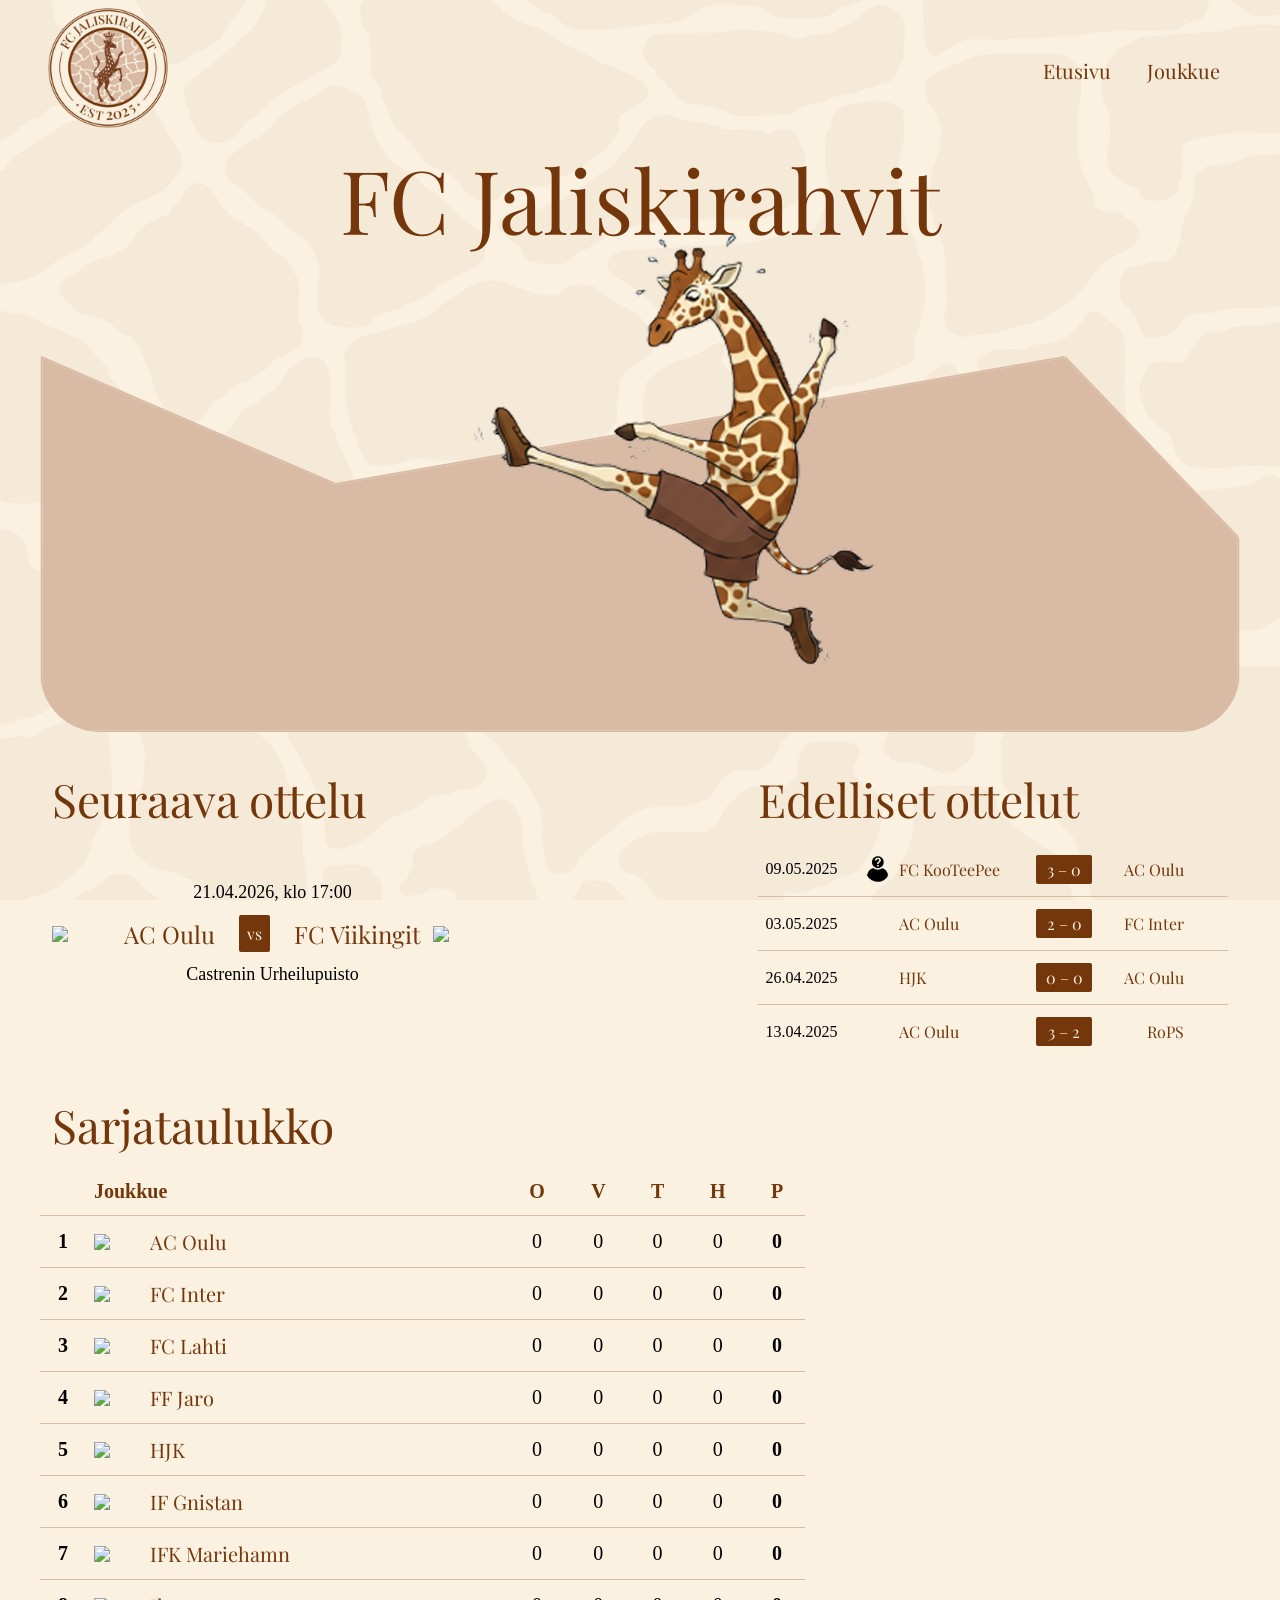
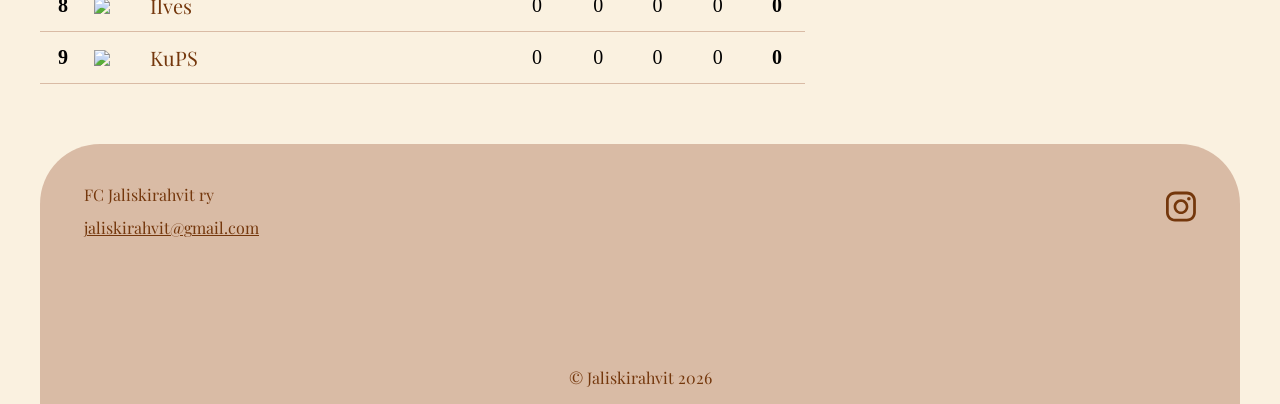
==== index.html @ b9738d3c "footer" ====
<!DOCTYPE html>
<html lang="en">
<head>
    <meta charset="UTF-8">
    <meta name="viewport" content="width=device-width, initial-scale=1.0">
    <title>FC Jaliskirahvit</title>
    <link rel="icon" type="image/x-icon" href="/assets/favicon.ico">
    <link rel="stylesheet" href="css/main.css">
    <script src="js/load_data.js" defer></script>
</head>
<body>
    <header>
        <div class="header__logo-container">
            <a href="index.html"><img src="assets/logo.png" width="120"></a>
        </div>
        <div class="header__menu">
            <div class="header__menu-item">
                <a href="index.html">Etusivu</a>
            </div>
            <div class="header__menu-item">
                <a href="joukkue.html">Joukkue</a>
            </div>
        </div>
    </header>
    <main>
        <section class="hero">
            <h1>FC Jaliskirahvit</h1>
            <div class="hero__image">
                <img src="assets/giraffe.png" width="600">
            </div>
        </section>
        <section class="matches">
            <div class="matches__container">
                <div class="matches__next-match">
                    <h2>Seuraava ottelu</h2>
                    <div class="matches__next-match-container">

                    </div>
                </div>
                <div class="matches__previous-matches">
                    <h2>Edelliset ottelut</h2>
                    <div class="matches__previous-matches-container">
                        
                    </div>
                </div>
            </div>
        </section>
        <section class="table">
            <h2>Sarjataulukko</h2>
            <div class="table__container">

            </div>
        </section>
    </main>
    <footer>
        <div class="footer__content-main">
            <div class="footer__content-left">
                <div class="footer__name"><p>FC Jaliskirahvit ry</p></div>
                <div class="footer__email"><a href="mailto:jaliskirahvit@gmail.com">jaliskirahvit@gmail.com</a></div>
            </div>
            <div class="footer__content-right">
                <div class="footer__socials">
                    <div class="footer__socials-instagram">
                        <a href="https://instagram.com/fcjaliskirahvit/" target="_blank">
                            <svg width="45" height="45" viewBox="0 0 45 45" fill="none" xmlns="http://www.w3.org/2000/svg">
                                <path d="M34.3125 8.25C32.8125 8.25 31.6875 9.375 31.6875 10.875C31.6875 12.375 32.8125 13.5 34.3125 13.5C35.8125 13.5 36.9375 12.375 36.9375 10.875C36.9375 9.375 35.8125 8.25 34.3125 8.25Z" fill="#74370c"/>
                                <path d="M22.5 11.625C16.3125 11.625 11.4375 16.6875 11.4375 22.6875C11.4375 28.6875 16.5 33.75 22.5 33.75C28.5 33.75 33.5625 28.6875 33.5625 22.6875C33.5625 16.6875 28.6875 11.625 22.5 11.625ZM22.5 29.8125C18.5625 29.8125 15.375 26.625 15.375 22.6875C15.375 18.75 18.5625 15.5625 22.5 15.5625C26.4375 15.5625 29.625 18.75 29.625 22.6875C29.625 26.625 26.4375 29.8125 22.5 29.8125Z" fill="#74370c"/>
                                <path d="M31.5 0H13.6875C6 0 0 6 0 13.5V31.3125C0 38.8125 6 44.8125 13.5 44.8125H31.3125C38.8125 44.8125 44.8125 38.8125 44.8125 31.3125V13.5C45 6 39 0 31.5 0ZM40.6875 31.5C40.6875 36.5625 36.5625 40.875 31.3125 40.875H13.5C8.4375 40.875 4.125 36.75 4.125 31.5V13.6875C4.125 8.625 8.25 4.3125 13.5 4.3125H31.3125C36.375 4.3125 40.6875 8.4375 40.6875 13.6875V31.5Z" fill="#74370c"/>
                            </svg>
                        </a>
                    </div>
                </div>
            </div>
        </div>
        <div class="footer__content-bottom">
            <div class="footer__copyright"><p>&#169; Jaliskirahvit 2026</p></div>
        </div>
    </footer>
    <script async src="https://scripts.simpleanalyticscdn.com/latest.js"></script>
</body>
</html>
---- css/main.css ----
@import 'base.css';
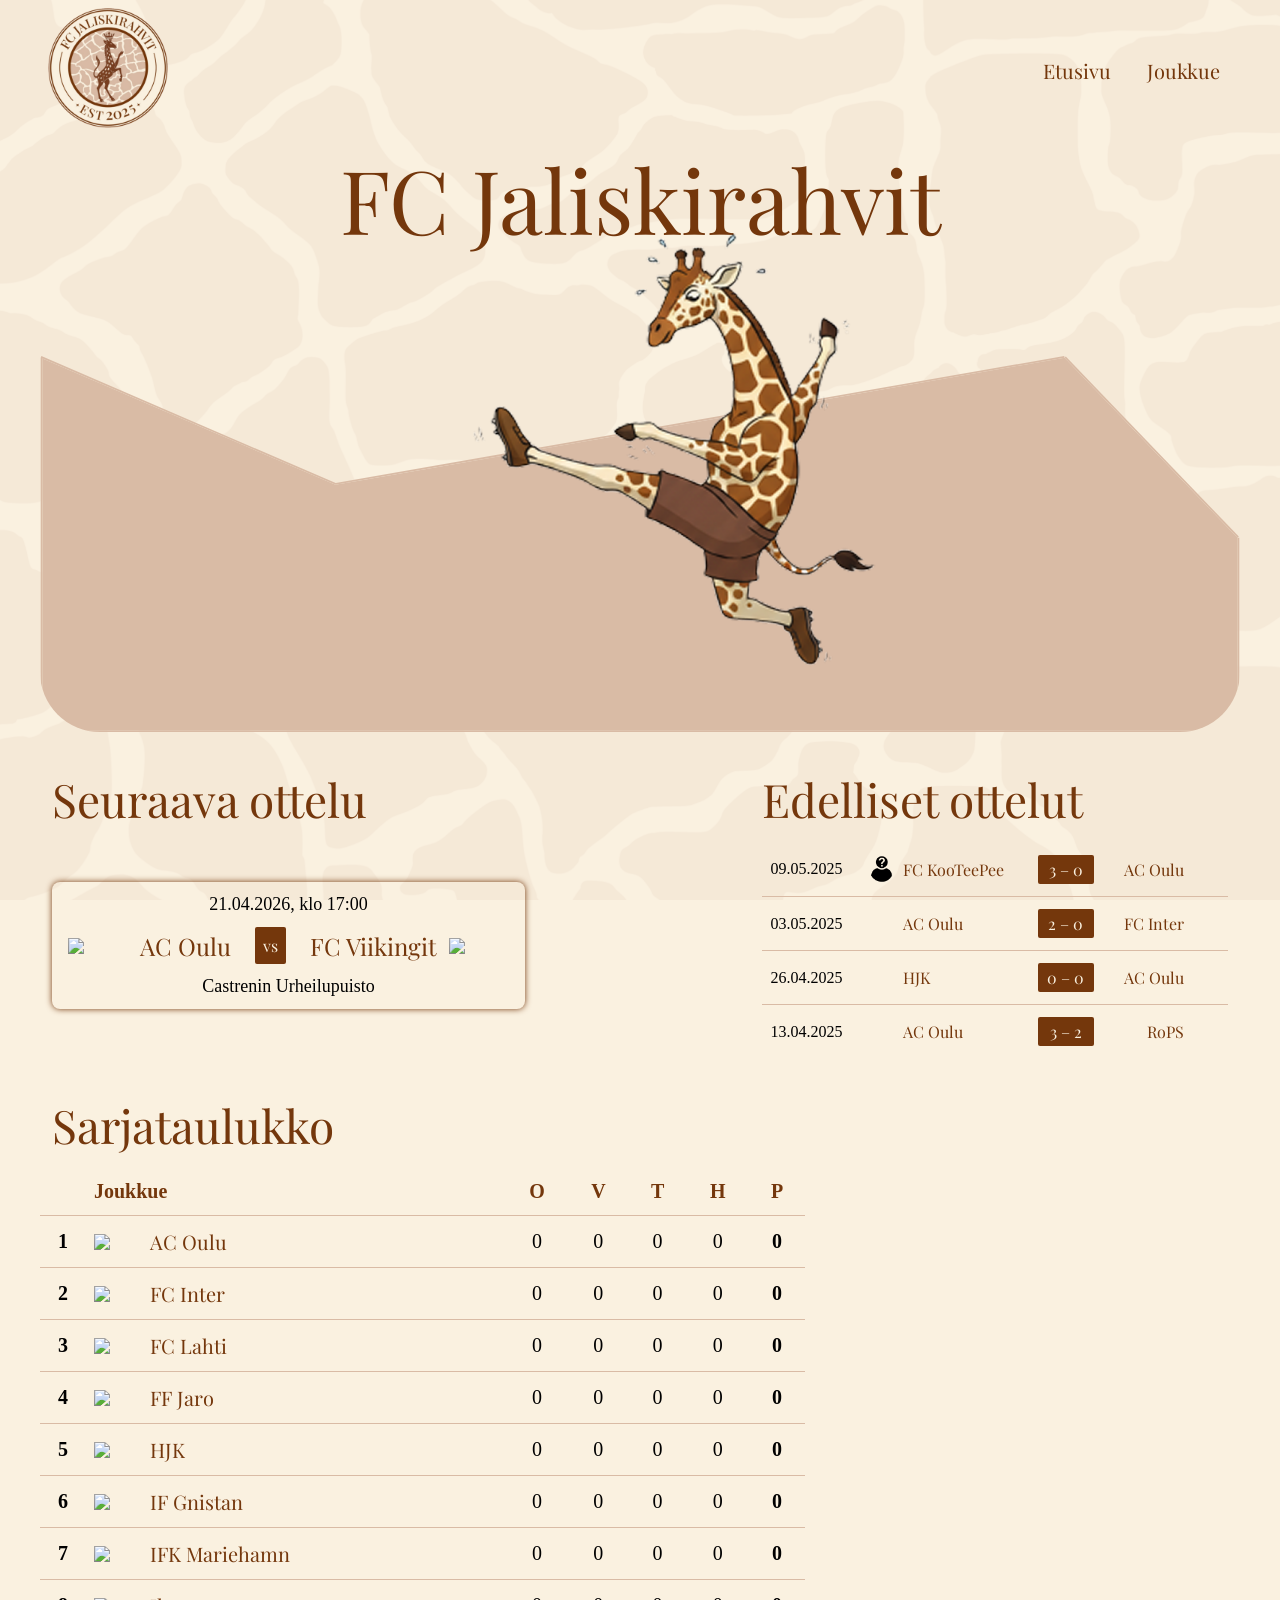
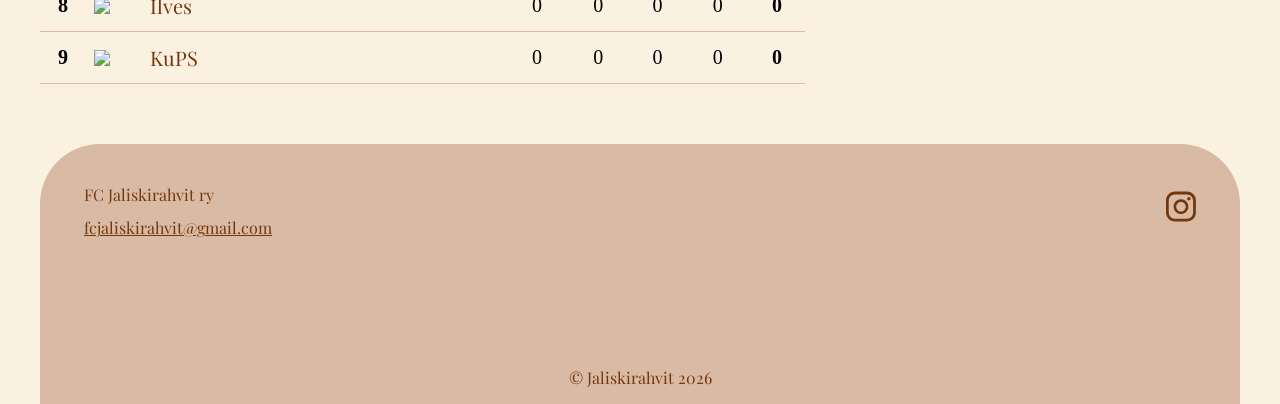
==== commit de3f0e8e: "email fix" ====
--- a/index.html
+++ b/index.html
@@ -56,7 +56,7 @@
         <div class="footer__content-main">
             <div class="footer__content-left">
                 <div class="footer__name"><p>FC Jaliskirahvit ry</p></div>
-                <div class="footer__email"><a href="mailto:jaliskirahvit@gmail.com">jaliskirahvit@gmail.com</a></div>
+                <div class="footer__email"><a href="mailto:fcjaliskirahvit@gmail.com">fcjaliskirahvit@gmail.com</a></div>
             </div>
             <div class="footer__content-right">
                 <div class="footer__socials">
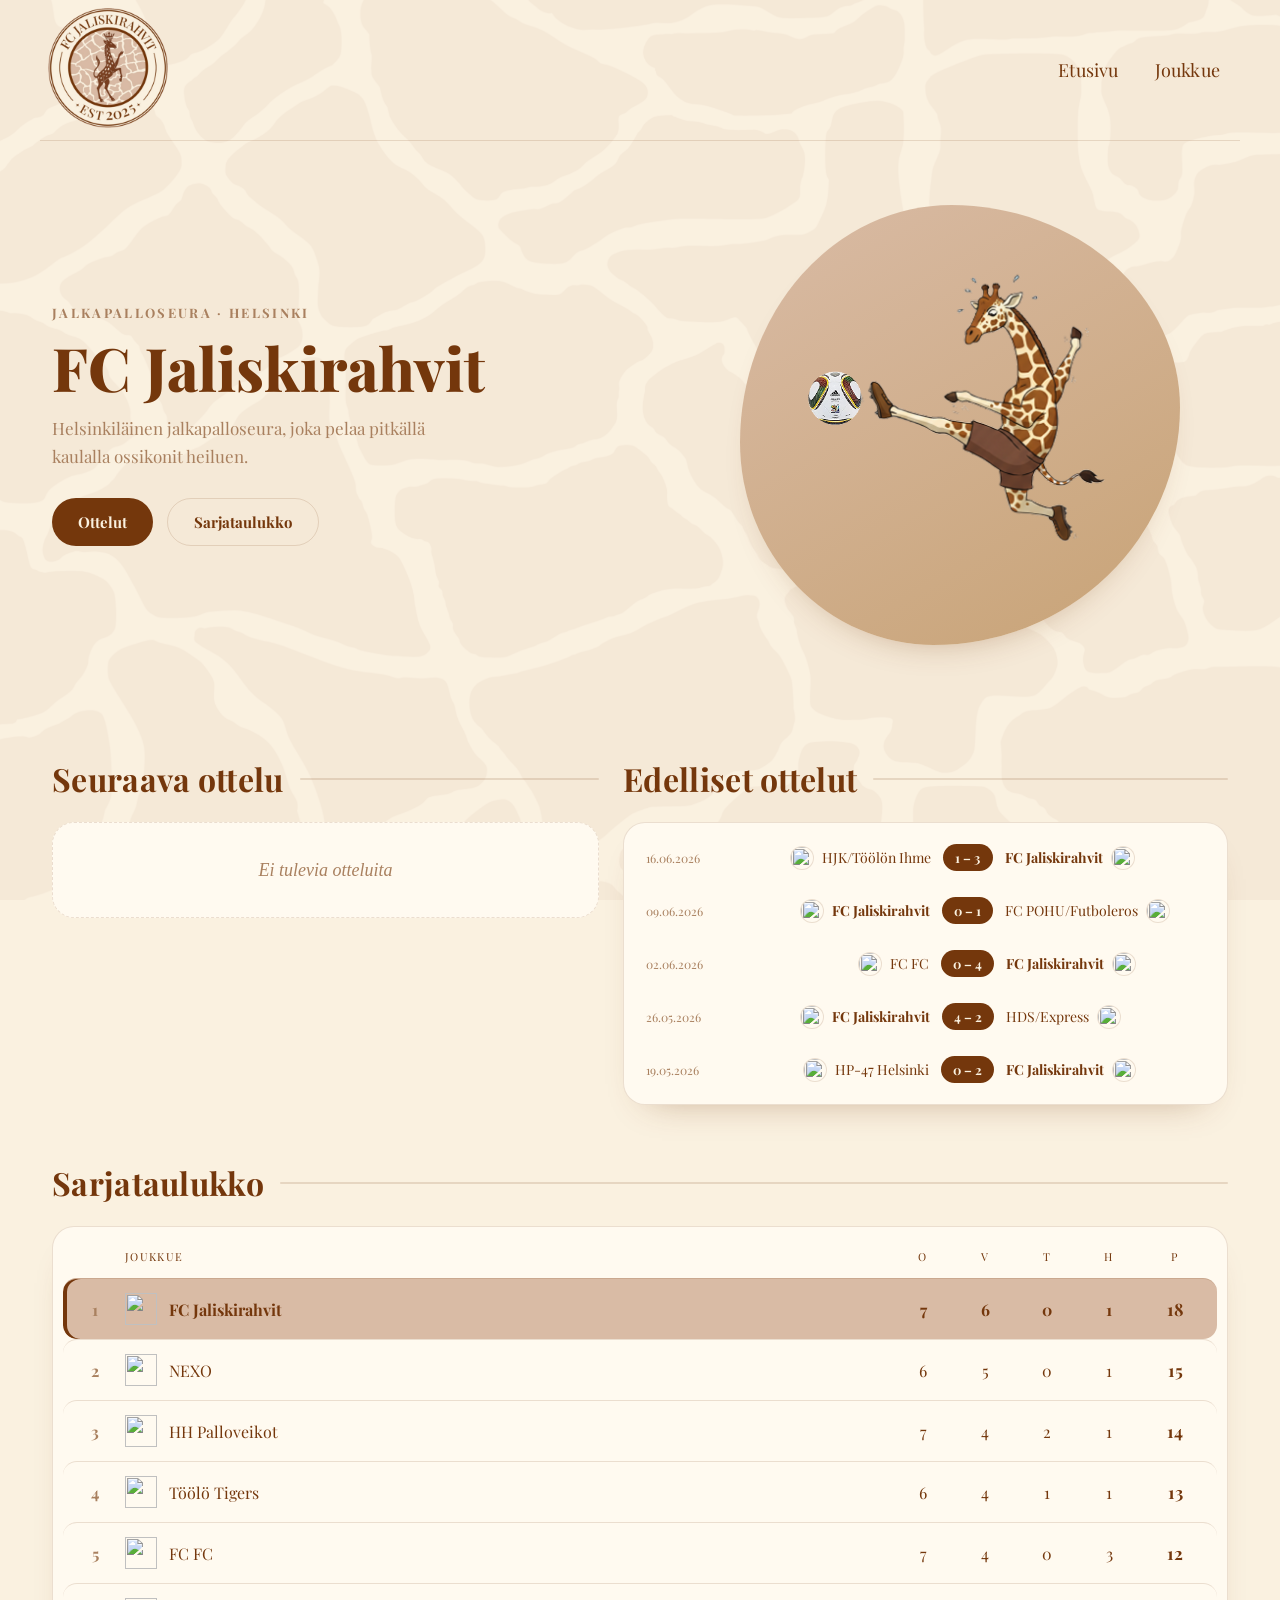
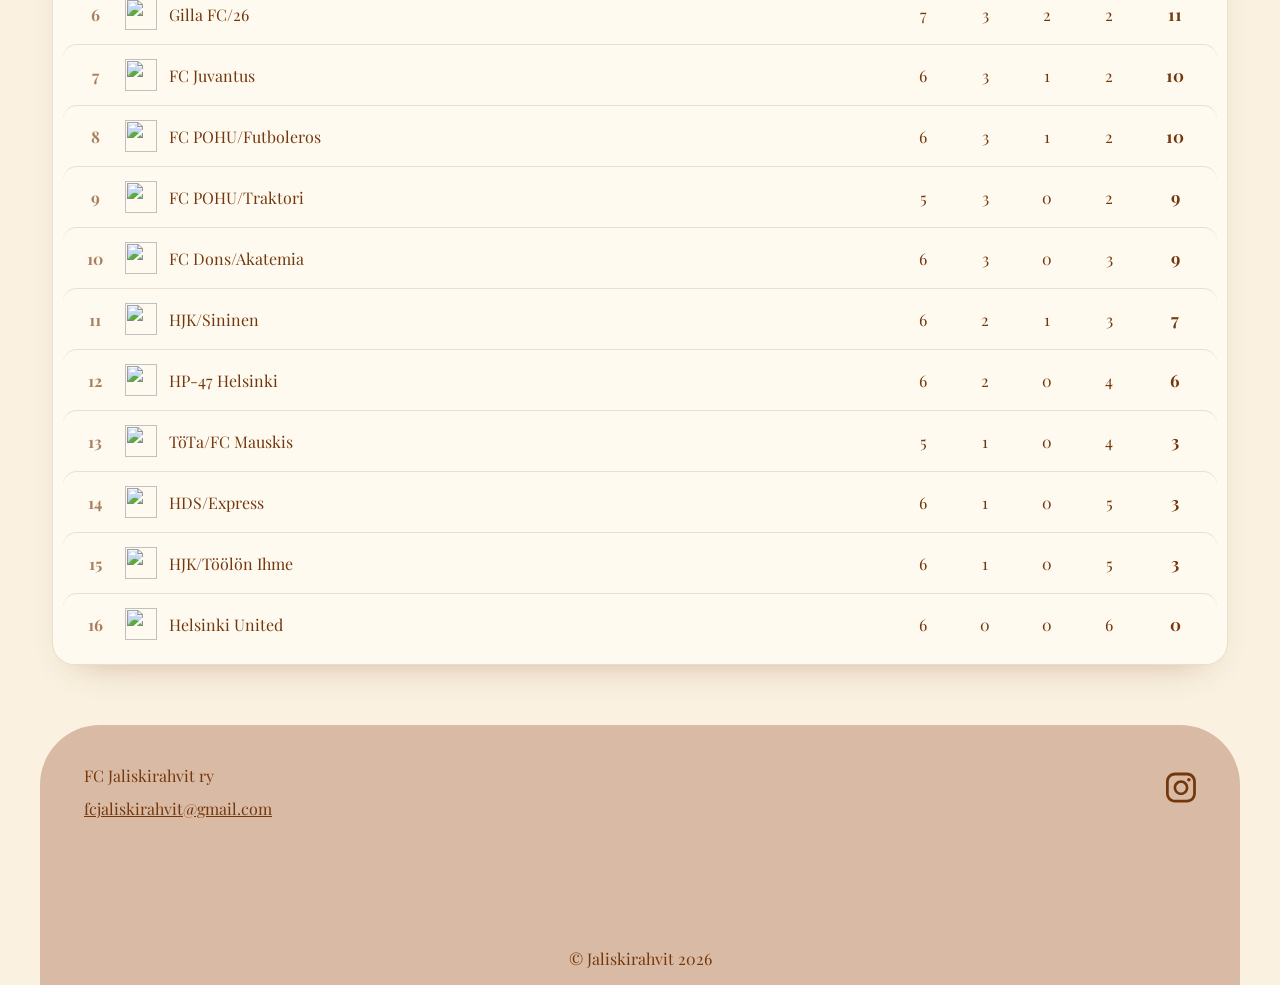
==== commit af9ba0b6: "redesign index page" ====
--- a/index.html
+++ b/index.html
@@ -1,5 +1,5 @@
 <!DOCTYPE html>
-<html lang="en">
+<html lang="fi">
 <head>
     <meta charset="UTF-8">
     <meta name="viewport" content="width=device-width, initial-scale=1.0">
@@ -24,32 +24,45 @@
     </header>
     <main>
         <section class="hero">
-            <h1>FC Jaliskirahvit</h1>
+            <div class="hero__intro">
+                <span class="hero__eyebrow">Jalkapalloseura &middot; Helsinki</span>
+                <h1>FC Jaliskirahvit</h1>
+                <p class="hero__lead">Helsinkil&auml;inen jalkapalloseura, joka pelaa pitk&auml;ll&auml; kaulalla ossikonit heiluen.</p>
+                <div class="hero__cta">
+                    <a href="#ottelut" class="btn btn--primary">Ottelut</a>
+                    <a href="#sarja" class="btn btn--outline">Sarjataulukko</a>
+                </div>
+            </div>
             <div class="hero__image">
-                <img src="assets/giraffe.png" width="600">
-            </div>
-        </section>
-        <section class="matches">
-            <div class="matches__container">
-                <div class="matches__next-match">
-                    <h2>Seuraava ottelu</h2>
-                    <div class="matches__next-match-container">
-
-                    </div>
-                </div>
-                <div class="matches__previous-matches">
-                    <h2>Edelliset ottelut</h2>
-                    <div class="matches__previous-matches-container">
-                        
-                    </div>
+                <div class="hero__image-inner">
+                    <img src="assets/giraffe.png" width="600">
                 </div>
             </div>
         </section>
-        <section class="table">
-            <h2>Sarjataulukko</h2>
-            <div class="table__container">
-
+        <section class="matches" id="ottelut">
+            <div class="matches__container">
+                <div class="matches__next-match">
+                    <div class="section-heading">
+                        <h2>Seuraava ottelu</h2>
+                        <span class="section-heading__rule"></span>
+                    </div>
+                    <div class="matches__next-match-container"></div>
+                </div>
+                <div class="matches__previous-matches">
+                    <div class="section-heading">
+                        <h2>Edelliset ottelut</h2>
+                        <span class="section-heading__rule"></span>
+                    </div>
+                    <div class="matches__previous-matches-container"></div>
+                </div>
             </div>
+        </section>
+        <section class="table" id="sarja">
+            <div class="section-heading">
+                <h2>Sarjataulukko</h2>
+                <span class="section-heading__rule"></span>
+            </div>
+            <div class="table__container"></div>
         </section>
     </main>
     <footer>
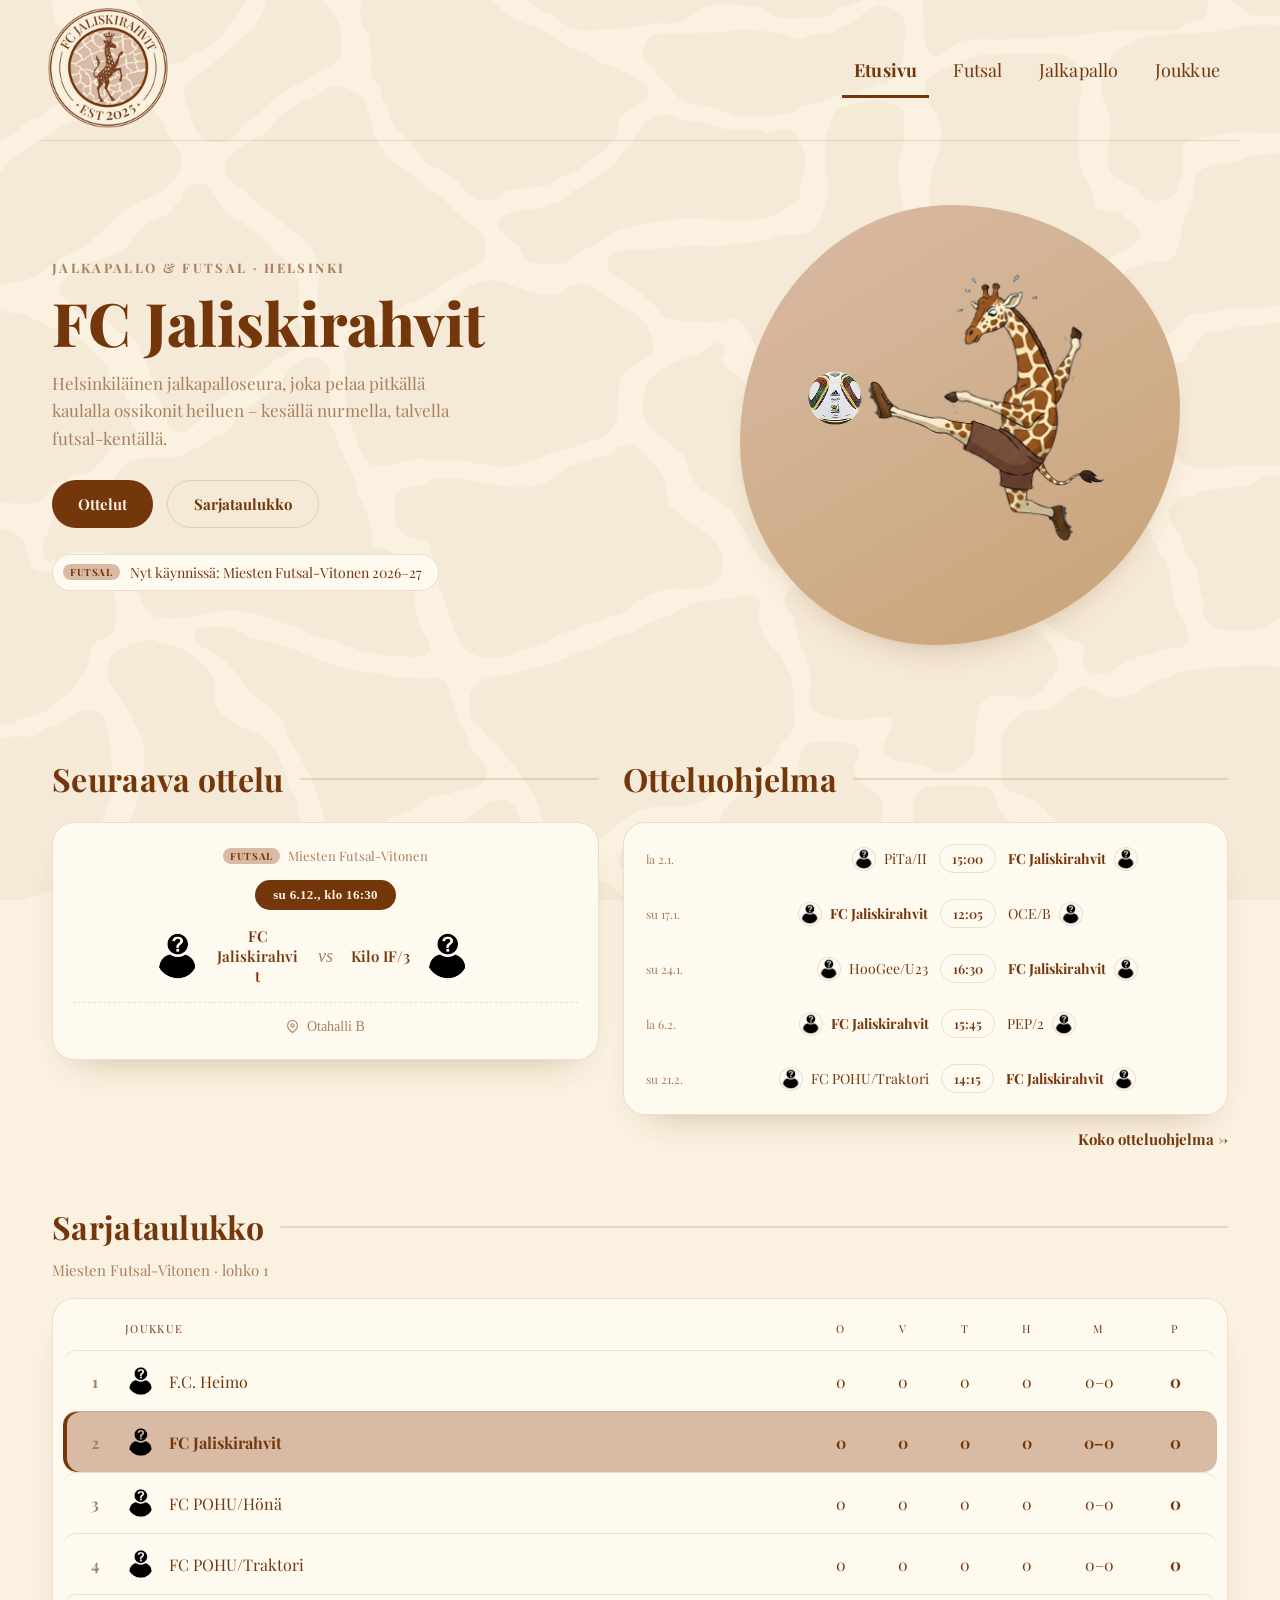
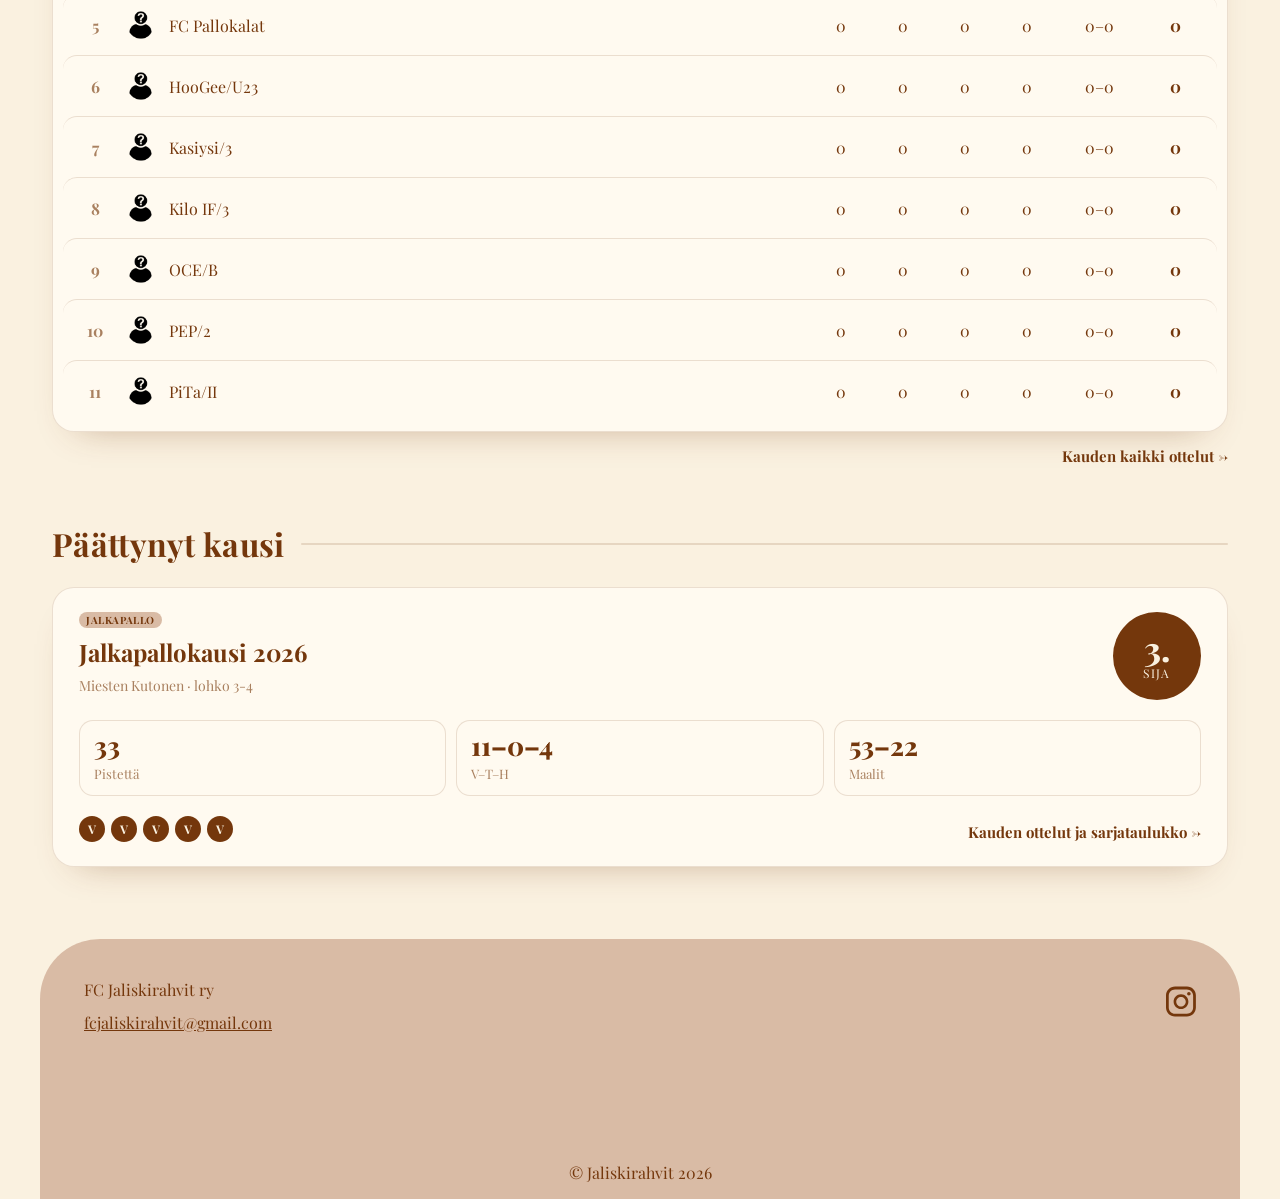
==== commit c461353d: "Add futsal season and rework home page for the off-season - Fetch the futsal team's matches and grou" ====
--- a/index.html
+++ b/index.html
@@ -6,36 +6,44 @@
     <title>FC Jaliskirahvit</title>
     <link rel="icon" type="image/x-icon" href="/assets/favicon.ico">
     <link rel="stylesheet" href="css/main.css">
-    <script src="js/load_data.js" defer></script>
+    <script src="js/matches.js" defer></script>
+    <script src="js/home.js" defer></script>
 </head>
 <body>
     <header>
         <div class="header__logo-container">
             <a href="index.html"><img src="assets/logo.png" width="120"></a>
         </div>
-        <div class="header__menu">
+        <nav class="header__menu">
             <div class="header__menu-item">
-                <a href="index.html">Etusivu</a>
+                <a href="index.html" aria-current="page">Etusivu</a>
+            </div>
+            <div class="header__menu-item">
+                <a href="futsal.html">Futsal</a>
+            </div>
+            <div class="header__menu-item">
+                <a href="jalkapallo.html">Jalkapallo</a>
             </div>
             <div class="header__menu-item">
                 <a href="joukkue.html">Joukkue</a>
             </div>
-        </div>
+        </nav>
     </header>
     <main>
         <section class="hero">
             <div class="hero__intro">
-                <span class="hero__eyebrow">Jalkapalloseura &middot; Helsinki</span>
+                <span class="hero__eyebrow">Jalkapallo &amp; futsal &middot; Helsinki</span>
                 <h1>FC Jaliskirahvit</h1>
-                <p class="hero__lead">Helsinkil&auml;inen jalkapalloseura, joka pelaa pitk&auml;ll&auml; kaulalla ossikonit heiluen.</p>
+                <p class="hero__lead">Helsinkil&auml;inen jalkapalloseura, joka pelaa pitk&auml;ll&auml; kaulalla ossikonit heiluen &ndash; kes&auml;ll&auml; nurmella, talvella futsal-kent&auml;ll&auml;.</p>
                 <div class="hero__cta">
                     <a href="#ottelut" class="btn btn--primary">Ottelut</a>
                     <a href="#sarja" class="btn btn--outline">Sarjataulukko</a>
                 </div>
+                <a class="hero__season" href="futsal.html" hidden></a>
             </div>
             <div class="hero__image">
                 <div class="hero__image-inner">
-                    <img src="assets/giraffe.png" width="600">
+                    <img src="assets/giraffe.png" width="600" alt="">
                 </div>
             </div>
         </section>
@@ -48,12 +56,13 @@
                     </div>
                     <div class="matches__next-match-container"></div>
                 </div>
-                <div class="matches__previous-matches">
+                <div class="matches__program">
                     <div class="section-heading">
-                        <h2>Edelliset ottelut</h2>
+                        <h2>Otteluohjelma</h2>
                         <span class="section-heading__rule"></span>
                     </div>
-                    <div class="matches__previous-matches-container"></div>
+                    <div class="matches__program-container"></div>
+                    <a class="text-link matches__program-link" href="futsal.html">Koko otteluohjelma &rarr;</a>
                 </div>
             </div>
         </section>
@@ -62,7 +71,16 @@
                 <h2>Sarjataulukko</h2>
                 <span class="section-heading__rule"></span>
             </div>
+            <p class="section-subtitle"></p>
             <div class="table__container"></div>
+            <a class="text-link table__link" href="futsal.html">Kauden kaikki ottelut &rarr;</a>
+        </section>
+        <section class="recaps" id="kaudet" hidden>
+            <div class="section-heading">
+                <h2>P&auml;&auml;ttynyt kausi</h2>
+                <span class="section-heading__rule"></span>
+            </div>
+            <div class="recaps__container"></div>
         </section>
     </main>
     <footer>
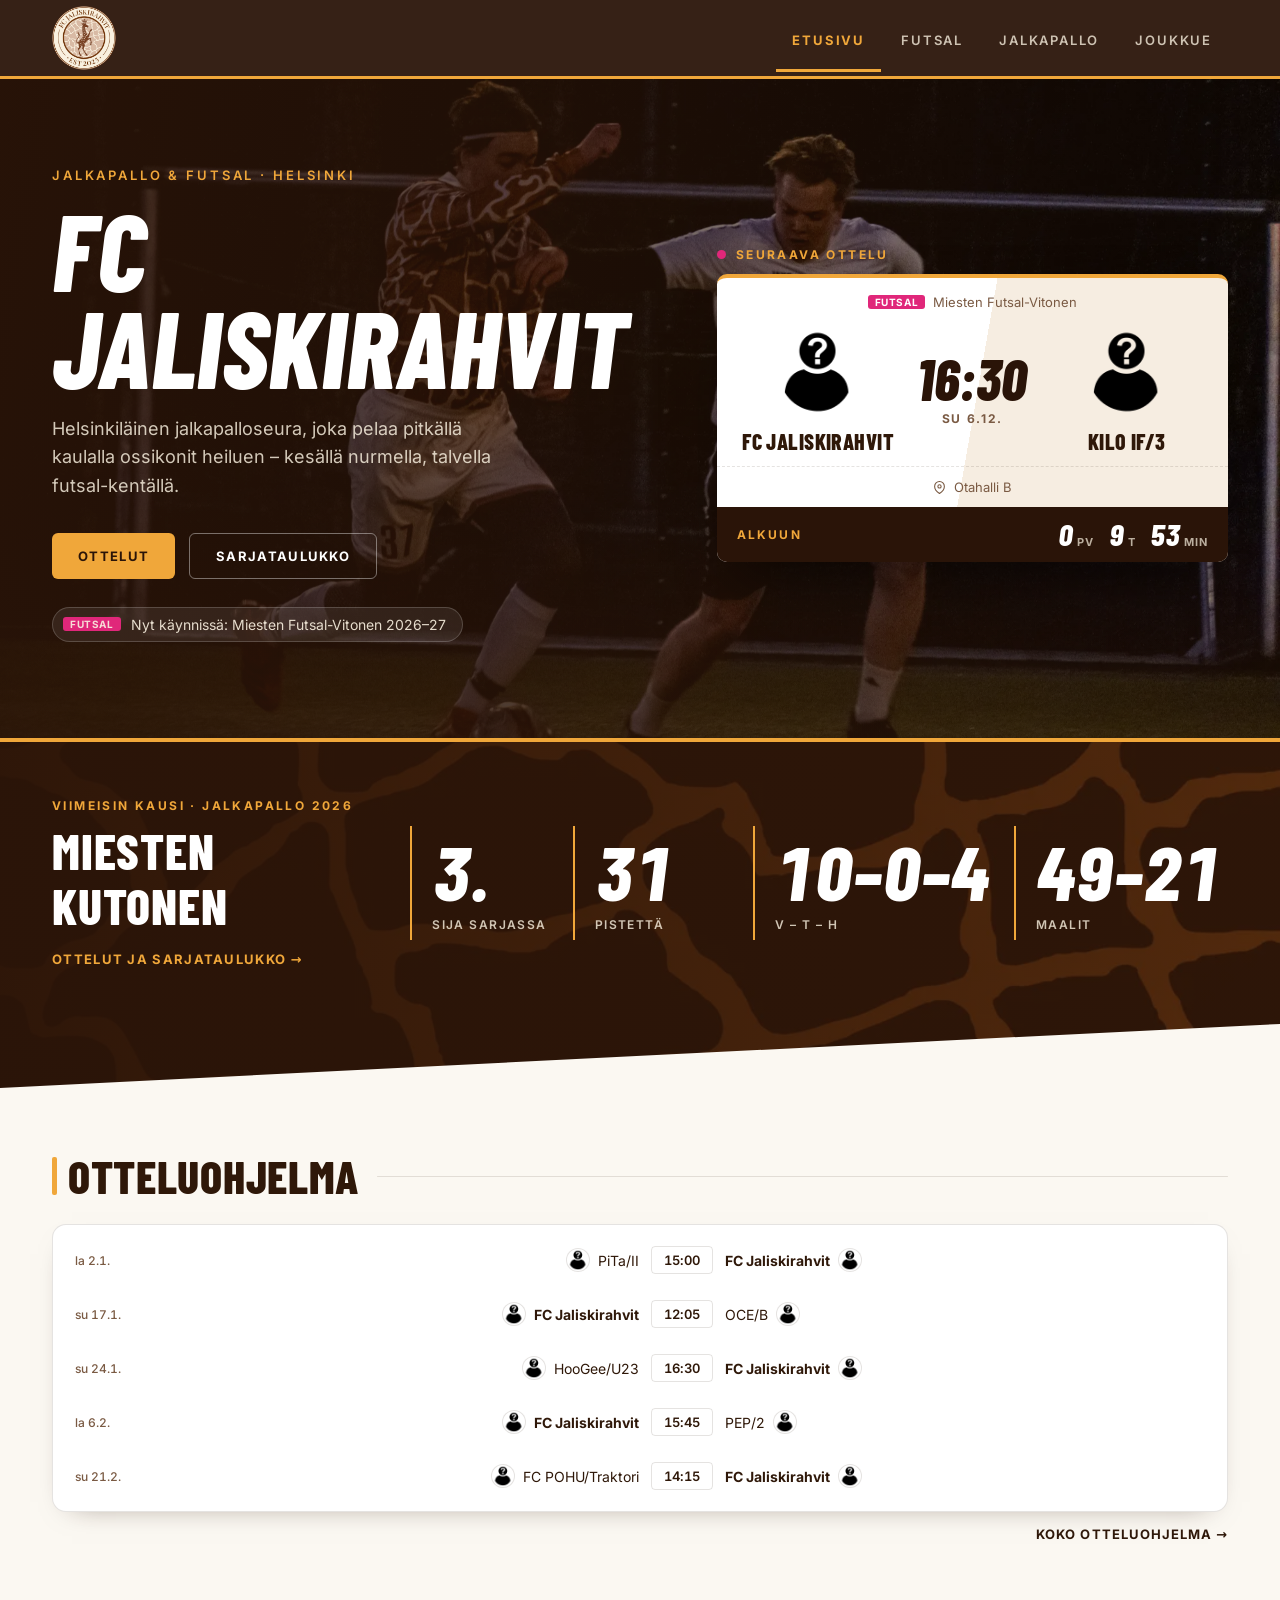
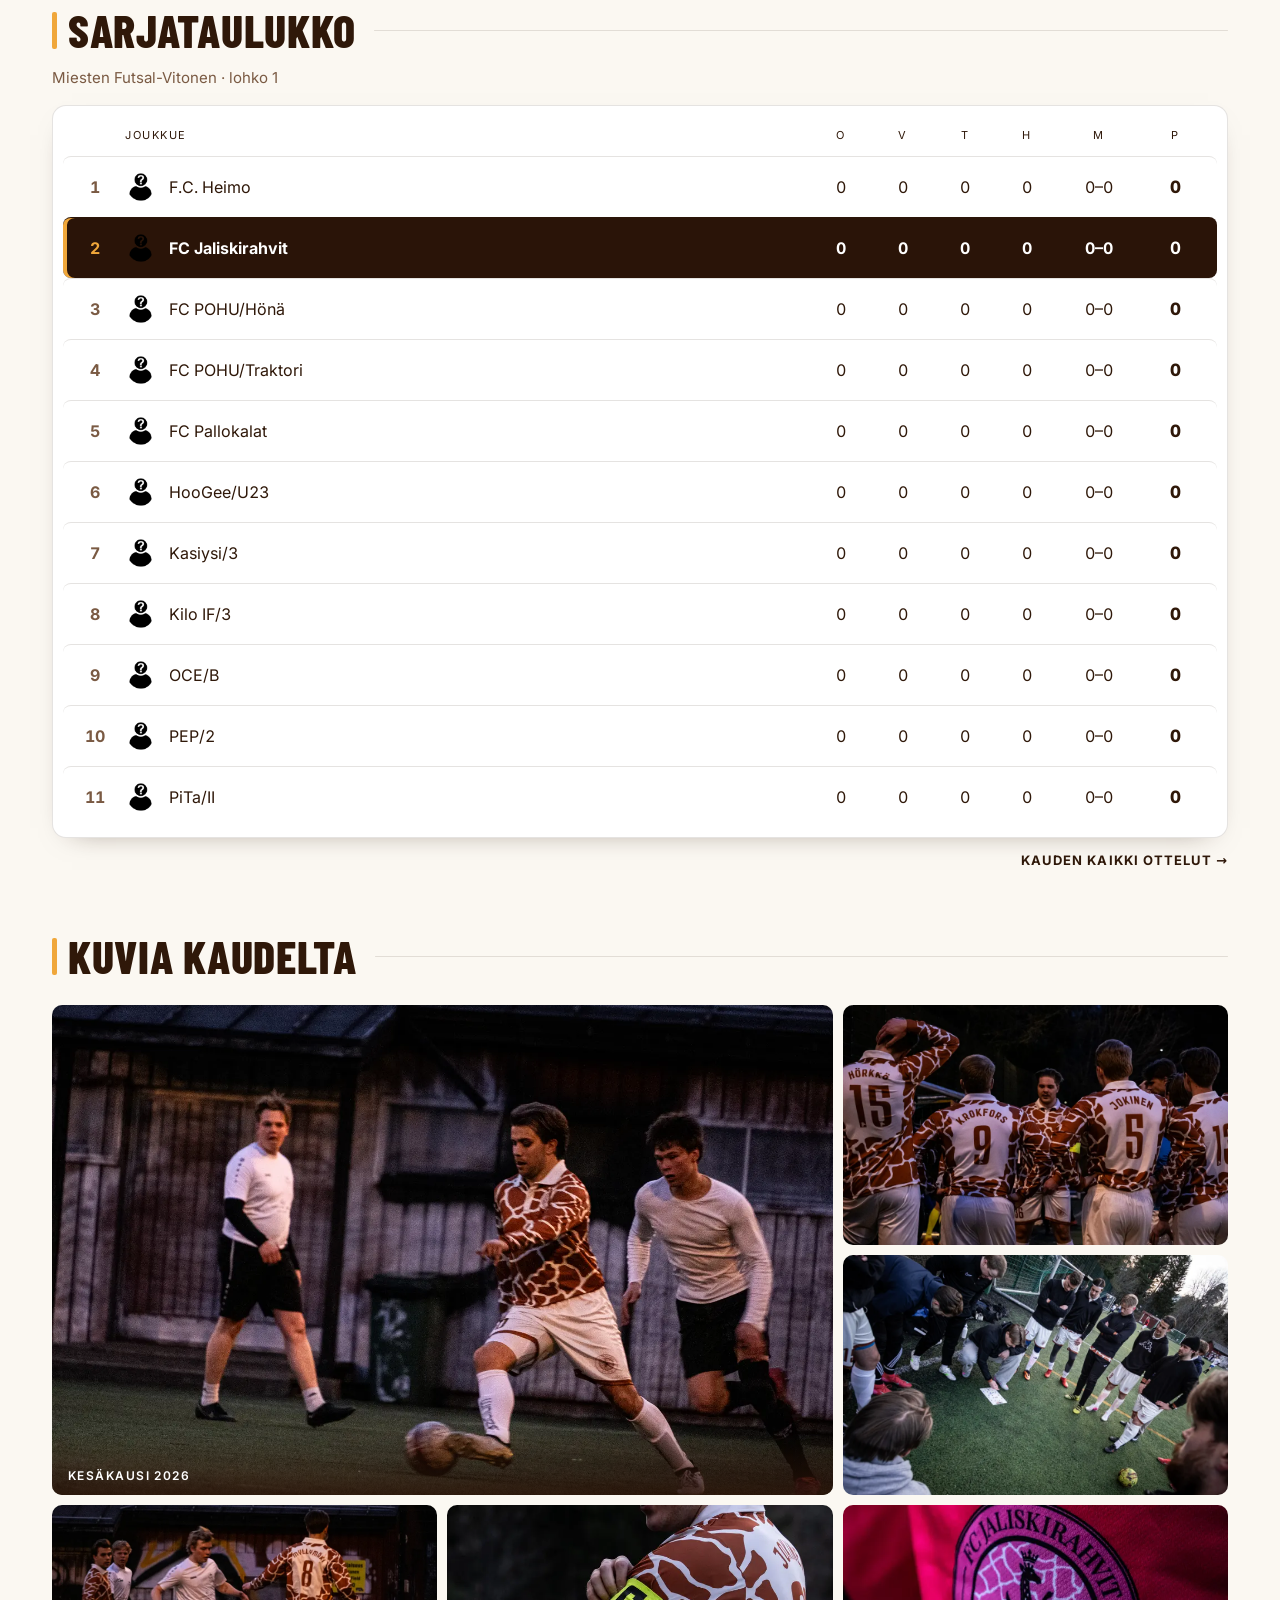
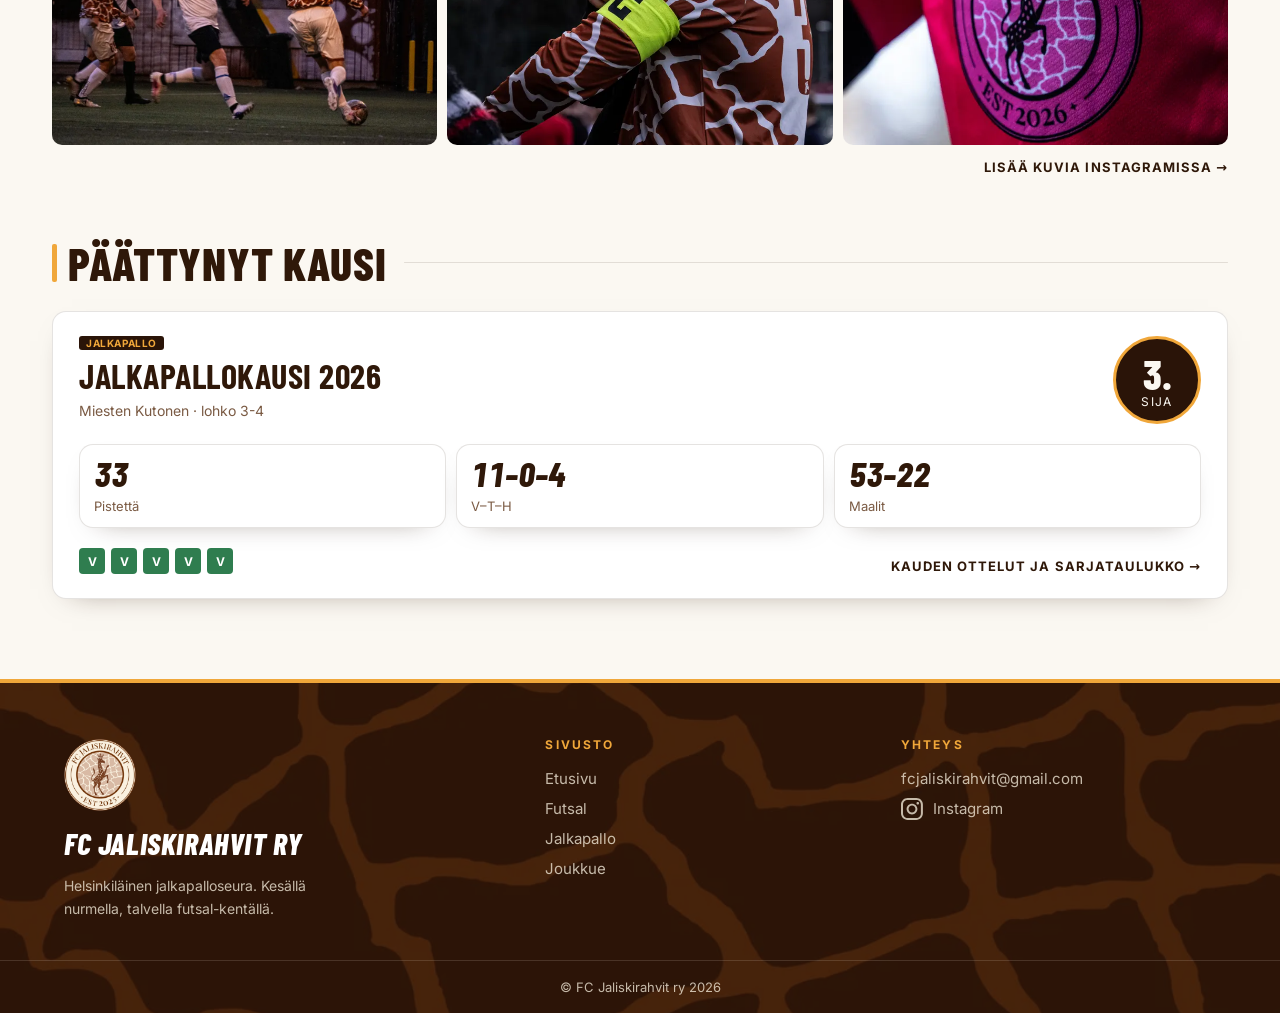
==== commit d9657e37: "Redesign the site with a professional sports-club look - New dark/amber design layer (css/pro.css): " ====
--- a/index.html
+++ b/index.html
@@ -4,17 +4,30 @@
     <meta charset="UTF-8">
     <meta name="viewport" content="width=device-width, initial-scale=1.0">
     <title>FC Jaliskirahvit</title>
+    <meta name="description" content="FC Jaliskirahvit on helsinkiläinen jalkapalloseura: kesällä nurmella, talvella futsal-kentällä. Ottelut, sarjataulukot ja joukkue.">
+    <meta name="theme-color" content="#2a1408">
+    <meta property="og:type" content="website">
+    <meta property="og:site_name" content="FC Jaliskirahvit">
+    <meta property="og:title" content="FC Jaliskirahvit">
+    <meta property="og:description" content="FC Jaliskirahvit on helsinkiläinen jalkapalloseura: kesällä nurmella, talvella futsal-kentällä. Ottelut, sarjataulukot ja joukkue.">
+    <meta property="og:image" content="https://jaliskirahvit.fi/assets/og-image.jpg">
+    <meta name="twitter:card" content="summary_large_image">
+    <script>document.documentElement.classList.add("js")</script>
     <link rel="icon" type="image/x-icon" href="/assets/favicon.ico">
+    <link rel="preload" href="assets/fonts/inter-latin.woff2" as="font" type="font/woff2" crossorigin>
+    <link rel="preload" href="assets/fonts/barlow-condensed-800-italic.woff2" as="font" type="font/woff2" crossorigin>
     <link rel="stylesheet" href="css/main.css">
+    <script src="js/nav.js" defer></script>
+    <script src="js/motion.js" defer></script>
     <script src="js/matches.js" defer></script>
     <script src="js/home.js" defer></script>
 </head>
 <body>
     <header>
         <div class="header__logo-container">
-            <a href="index.html"><img src="assets/logo.png" width="120"></a>
+            <a href="index.html"><img src="assets/logo-240.png" width="64" height="64" alt="FC Jaliskirahvit – etusivu"></a>
         </div>
-        <nav class="header__menu">
+        <nav class="header__menu" id="site-nav" aria-label="Päävalikko">
             <div class="header__menu-item">
                 <a href="index.html" aria-current="page">Etusivu</a>
             </div>
@@ -28,6 +41,9 @@
                 <a href="joukkue.html">Joukkue</a>
             </div>
         </nav>
+        <button class="header__toggle" type="button" aria-label="Avaa valikko" aria-expanded="false" aria-controls="site-nav">
+            <span></span><span></span><span></span>
+        </button>
     </header>
     <main>
         <section class="hero">
@@ -41,21 +57,23 @@
                 </div>
                 <a class="hero__season" href="futsal.html" hidden></a>
             </div>
-            <div class="hero__image">
-                <div class="hero__image-inner">
-                    <img src="assets/giraffe.png" width="600" alt="">
+            <div class="hero__match">
+                <span class="hero__match-label">Seuraava ottelu</span>
+                <div class="matches__next-match-container"></div>
+            </div>
+        </section>
+        <section class="statband" id="kausi" hidden>
+            <div class="statband__inner">
+                <div class="statband__head">
+                    <span class="statband__eyebrow"></span>
+                    <h2></h2>
+                    <a class="statband__link" href="#"></a>
                 </div>
+                <div class="statband__grid"></div>
             </div>
         </section>
         <section class="matches" id="ottelut">
             <div class="matches__container">
-                <div class="matches__next-match">
-                    <div class="section-heading">
-                        <h2>Seuraava ottelu</h2>
-                        <span class="section-heading__rule"></span>
-                    </div>
-                    <div class="matches__next-match-container"></div>
-                </div>
                 <div class="matches__program">
                     <div class="section-heading">
                         <h2>Otteluohjelma</h2>
@@ -75,6 +93,36 @@
             <div class="table__container"></div>
             <a class="text-link table__link" href="futsal.html">Kauden kaikki ottelut &rarr;</a>
         </section>
+        <section class="gallery" id="kuvat">
+            <div class="section-heading">
+                <h2>Kuvia kaudelta</h2>
+                <span class="section-heading__rule"></span>
+            </div>
+            <div class="gallery__grid">
+                <figure class="gallery__item gallery__item--wide">
+                    <img src="assets/photos/dribble.webp" width="1400" height="933" loading="lazy" alt="Kirahvipaitainen pelaaja kuljettaa palloa puolustajan ohi">
+                    <figcaption>Kes&auml;kausi 2026</figcaption>
+                </figure>
+                <figure class="gallery__item">
+                    <img src="assets/photos/huddle.webp" width="1000" height="667" loading="lazy" alt="Pelaajat ringissä ennen ottelua">
+                </figure>
+                <figure class="gallery__item">
+                    <img src="assets/photos/team-talk.webp" width="1000" height="667" loading="lazy" alt="Joukkue kuuntelee valmentajaa kentällä">
+                </figure>
+                <figure class="gallery__item">
+                    <img src="assets/photos/midfield.webp" width="1000" height="667" loading="lazy" alt="Keskikenttäpelaaja pallon kanssa">
+                </figure>
+                <figure class="gallery__item">
+                    <img src="assets/photos/captain.webp" width="733" height="1100" loading="lazy" alt="Kapteeni asettaa kapteenin nauhaa käsivarteensa">
+                </figure>
+                <figure class="gallery__item">
+                    <img src="assets/photos/badge.webp" width="733" height="1100" loading="lazy" alt="FC Jaliskirahvit -logo maalivahdin shortseissa">
+                </figure>
+            </div>
+            <div class="gallery__more">
+                <a class="text-link" href="https://instagram.com/fcjaliskirahvit/" target="_blank" rel="noopener">Lis&auml;&auml; kuvia Instagramissa &rarr;</a>
+            </div>
+        </section>
         <section class="recaps" id="kaudet" hidden>
             <div class="section-heading">
                 <h2>P&auml;&auml;ttynyt kausi</h2>
@@ -84,28 +132,32 @@
         </section>
     </main>
     <footer>
-        <div class="footer__content-main">
-            <div class="footer__content-left">
-                <div class="footer__name"><p>FC Jaliskirahvit ry</p></div>
-                <div class="footer__email"><a href="mailto:fcjaliskirahvit@gmail.com">fcjaliskirahvit@gmail.com</a></div>
+        <div class="footer__inner">
+            <div class="footer__brand">
+                <img src="assets/logo-240.png" width="72" height="72" alt="FC Jaliskirahvit">
+                <span class="footer__name">FC Jaliskirahvit ry</span>
+                <p>Helsinkiläinen jalkapalloseura. Kesällä nurmella, talvella futsal-kentällä.</p>
             </div>
-            <div class="footer__content-right">
-                <div class="footer__socials">
-                    <div class="footer__socials-instagram">
-                        <a href="https://instagram.com/fcjaliskirahvit/" target="_blank">
-                            <svg width="45" height="45" viewBox="0 0 45 45" fill="none" xmlns="http://www.w3.org/2000/svg">
-                                <path d="M34.3125 8.25C32.8125 8.25 31.6875 9.375 31.6875 10.875C31.6875 12.375 32.8125 13.5 34.3125 13.5C35.8125 13.5 36.9375 12.375 36.9375 10.875C36.9375 9.375 35.8125 8.25 34.3125 8.25Z" fill="#74370c"/>
-                                <path d="M22.5 11.625C16.3125 11.625 11.4375 16.6875 11.4375 22.6875C11.4375 28.6875 16.5 33.75 22.5 33.75C28.5 33.75 33.5625 28.6875 33.5625 22.6875C33.5625 16.6875 28.6875 11.625 22.5 11.625ZM22.5 29.8125C18.5625 29.8125 15.375 26.625 15.375 22.6875C15.375 18.75 18.5625 15.5625 22.5 15.5625C26.4375 15.5625 29.625 18.75 29.625 22.6875C29.625 26.625 26.4375 29.8125 22.5 29.8125Z" fill="#74370c"/>
-                                <path d="M31.5 0H13.6875C6 0 0 6 0 13.5V31.3125C0 38.8125 6 44.8125 13.5 44.8125H31.3125C38.8125 44.8125 44.8125 38.8125 44.8125 31.3125V13.5C45 6 39 0 31.5 0ZM40.6875 31.5C40.6875 36.5625 36.5625 40.875 31.3125 40.875H13.5C8.4375 40.875 4.125 36.75 4.125 31.5V13.6875C4.125 8.625 8.25 4.3125 13.5 4.3125H31.3125C36.375 4.3125 40.6875 8.4375 40.6875 13.6875V31.5Z" fill="#74370c"/>
-                            </svg>
-                        </a>
-                    </div>
-                </div>
+            <div class="footer__col">
+                <h3>Sivusto</h3>
+                <ul>
+                    <li><a href="index.html">Etusivu</a></li>
+                    <li><a href="futsal.html">Futsal</a></li>
+                    <li><a href="jalkapallo.html">Jalkapallo</a></li>
+                    <li><a href="joukkue.html">Joukkue</a></li>
+                </ul>
+            </div>
+            <div class="footer__col">
+                <h3>Yhteys</h3>
+                <ul>
+                    <li><a href="mailto:fcjaliskirahvit@gmail.com">fcjaliskirahvit@gmail.com</a></li>
+                    <li><a class="footer__social" href="https://instagram.com/fcjaliskirahvit/" target="_blank" rel="noopener" aria-label="Instagram">
+                        <svg viewBox="0 0 45 45" aria-hidden="true"><path d="M34.3125 8.25C32.8125 8.25 31.6875 9.375 31.6875 10.875C31.6875 12.375 32.8125 13.5 34.3125 13.5C35.8125 13.5 36.9375 12.375 36.9375 10.875C36.9375 9.375 35.8125 8.25 34.3125 8.25Z"/><path d="M22.5 11.625C16.3125 11.625 11.4375 16.6875 11.4375 22.6875C11.4375 28.6875 16.5 33.75 22.5 33.75C28.5 33.75 33.5625 28.6875 33.5625 22.6875C33.5625 16.6875 28.6875 11.625 22.5 11.625ZM22.5 29.8125C18.5625 29.8125 15.375 26.625 15.375 22.6875C15.375 18.75 18.5625 15.5625 22.5 15.5625C26.4375 15.5625 29.625 18.75 29.625 22.6875C29.625 26.625 26.4375 29.8125 22.5 29.8125Z"/><path d="M31.5 0H13.6875C6 0 0 6 0 13.5V31.3125C0 38.8125 6 44.8125 13.5 44.8125H31.3125C38.8125 44.8125 44.8125 38.8125 44.8125 31.3125V13.5C45 6 39 0 31.5 0ZM40.6875 31.5C40.6875 36.5625 36.5625 40.875 31.3125 40.875H13.5C8.4375 40.875 4.125 36.75 4.125 31.5V13.6875C4.125 8.625 8.25 4.3125 13.5 4.3125H31.3125C36.375 4.3125 40.6875 8.4375 40.6875 13.6875V31.5Z"/></svg>
+                        Instagram</a></li>
+                </ul>
             </div>
         </div>
-        <div class="footer__content-bottom">
-            <div class="footer__copyright"><p>&#169; Jaliskirahvit 2026</p></div>
-        </div>
+        <div class="footer__bottom"><p>&#169; FC Jaliskirahvit ry 2026</p></div>
     </footer>
     <script async src="https://scripts.simpleanalyticscdn.com/latest.js"></script>
 </body>
--- a/css/main.css
+++ b/css/main.css
@@ -1 +1,2 @@
-@import 'base.css';+@import 'base.css';
+@import 'pro.css';
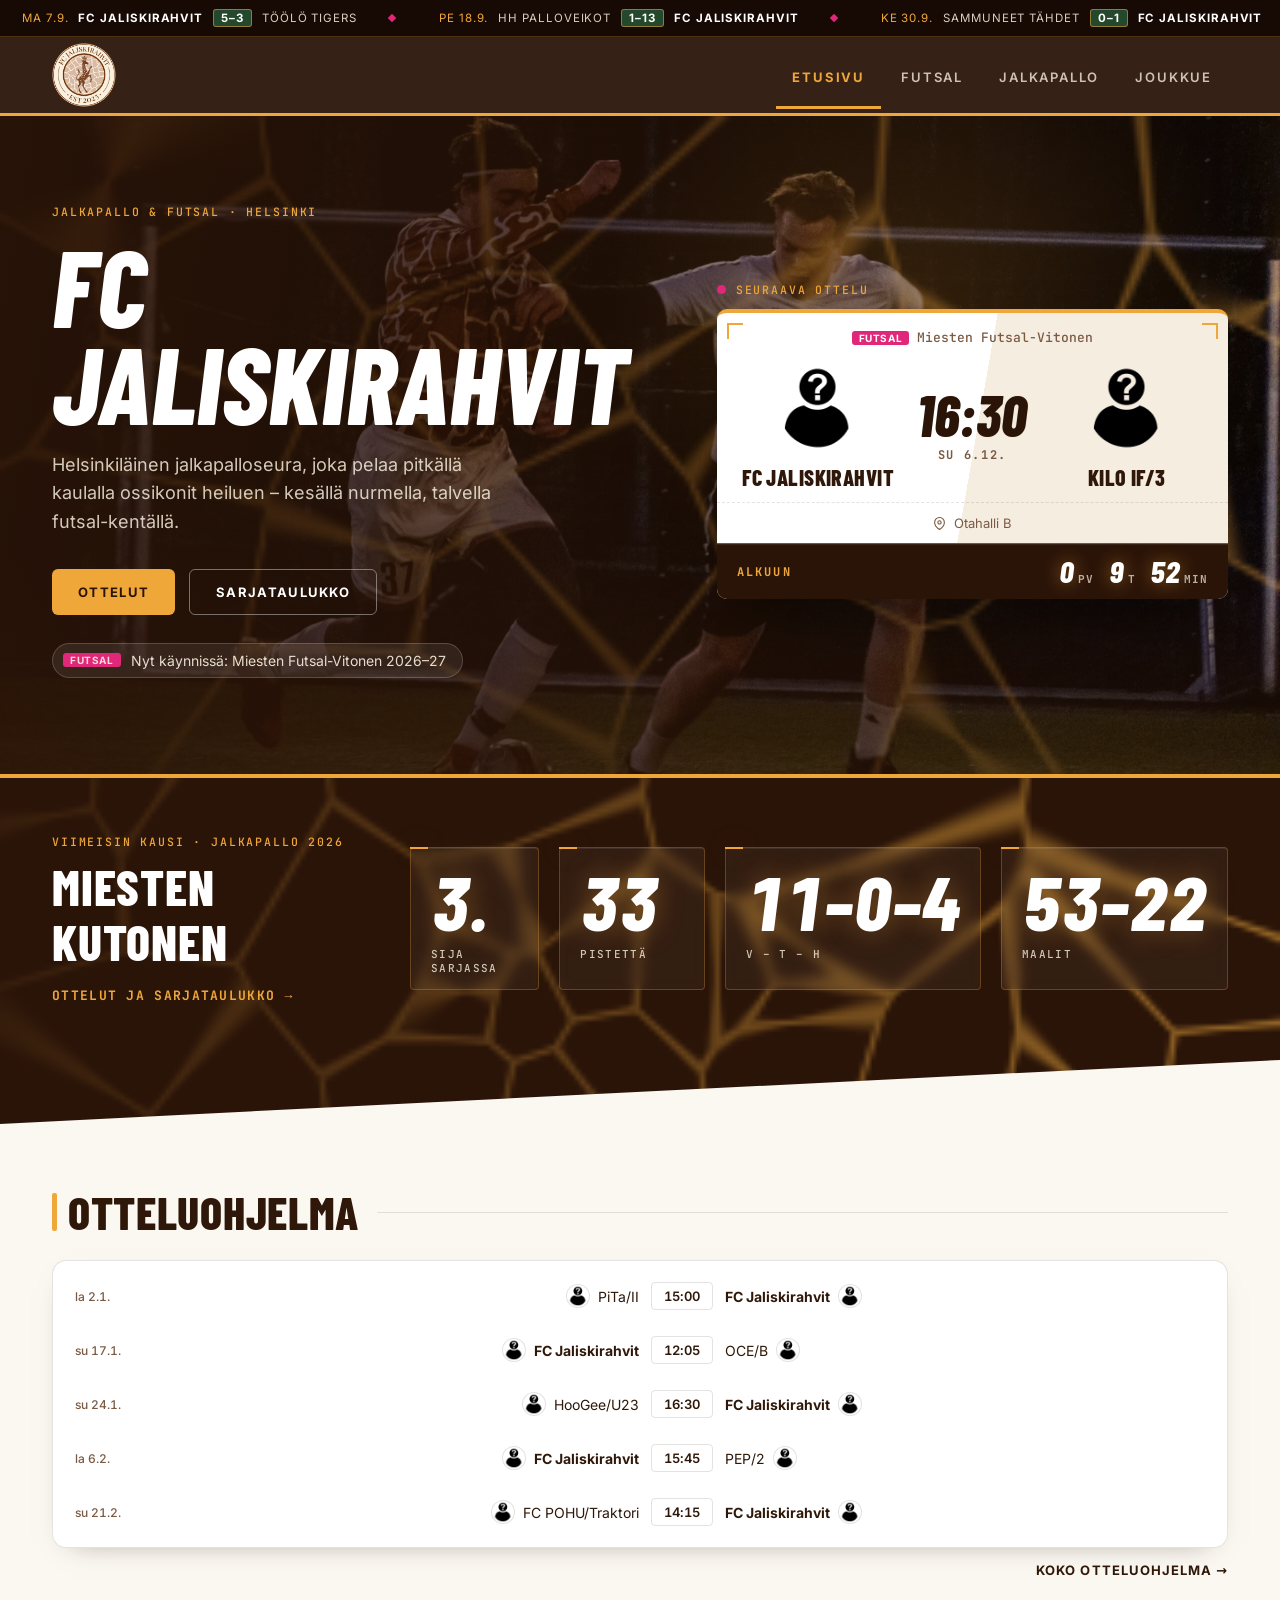
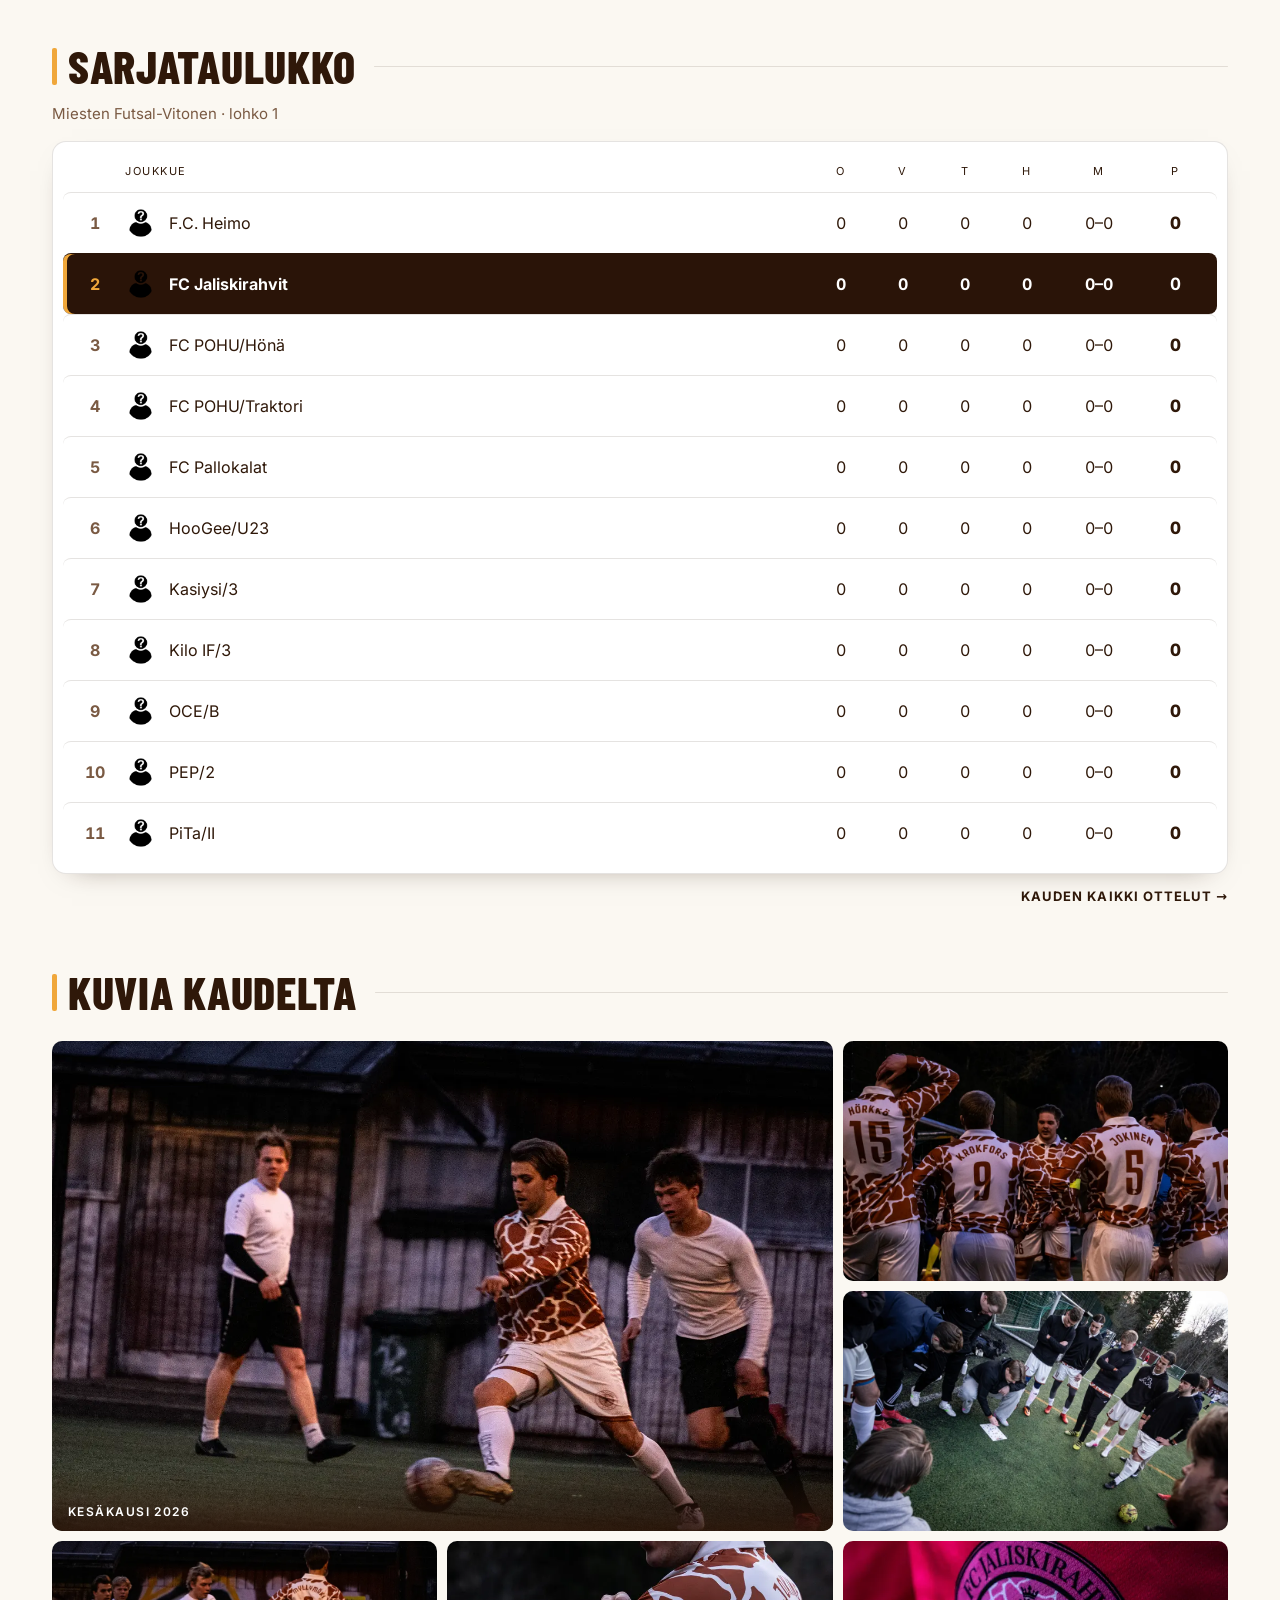
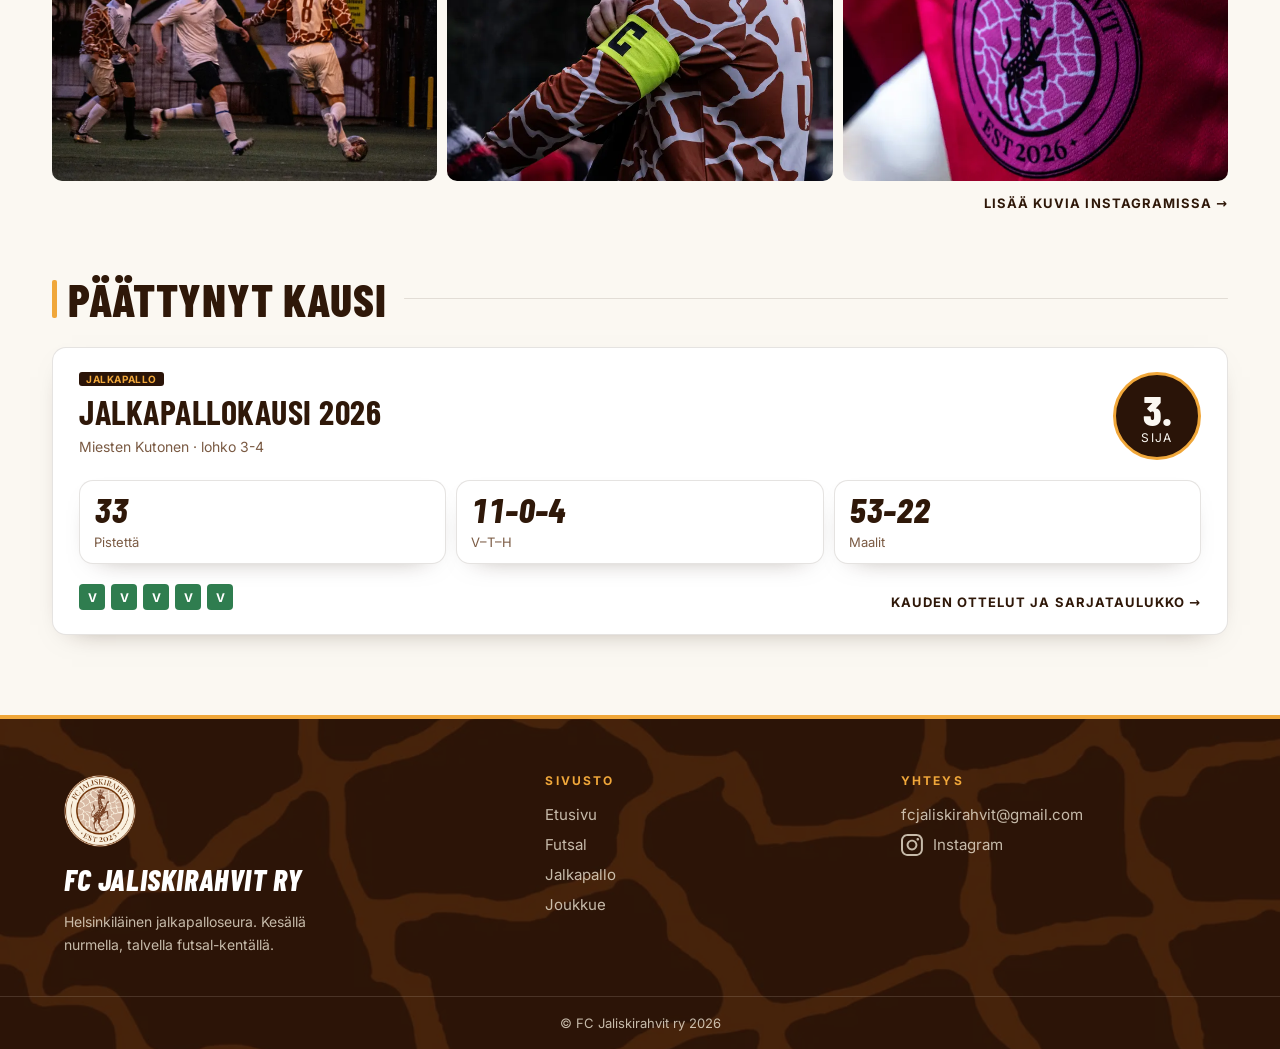
==== commit e2e857a7: "Add futuristic enhancement layer on top of the redesign - Live giraffe print: drifting Voronoi canva" ====
--- a/index.html
+++ b/index.html
@@ -14,15 +14,20 @@
     <meta name="twitter:card" content="summary_large_image">
     <script>document.documentElement.classList.add("js")</script>
     <link rel="icon" type="image/x-icon" href="/assets/favicon.ico">
+    <link rel="preload" href="assets/fonts/jetbrains-mono-latin.woff2" as="font" type="font/woff2" crossorigin>
     <link rel="preload" href="assets/fonts/inter-latin.woff2" as="font" type="font/woff2" crossorigin>
     <link rel="preload" href="assets/fonts/barlow-condensed-800-italic.woff2" as="font" type="font/woff2" crossorigin>
     <link rel="stylesheet" href="css/main.css">
     <script src="js/nav.js" defer></script>
     <script src="js/motion.js" defer></script>
+    <script src="js/fx.js" defer></script>
     <script src="js/matches.js" defer></script>
     <script src="js/home.js" defer></script>
 </head>
 <body>
+    <div class="ticker" role="region" aria-label="Tulokset ja tulevat ottelut" hidden>
+        <div class="ticker__track"></div>
+    </div>
     <header>
         <div class="header__logo-container">
             <a href="index.html"><img src="assets/logo-240.png" width="64" height="64" alt="FC Jaliskirahvit – etusivu"></a>
--- a/css/main.css
+++ b/css/main.css
@@ -1,2 +1,3 @@
 @import 'base.css';
 @import 'pro.css';
+@import 'fx.css';
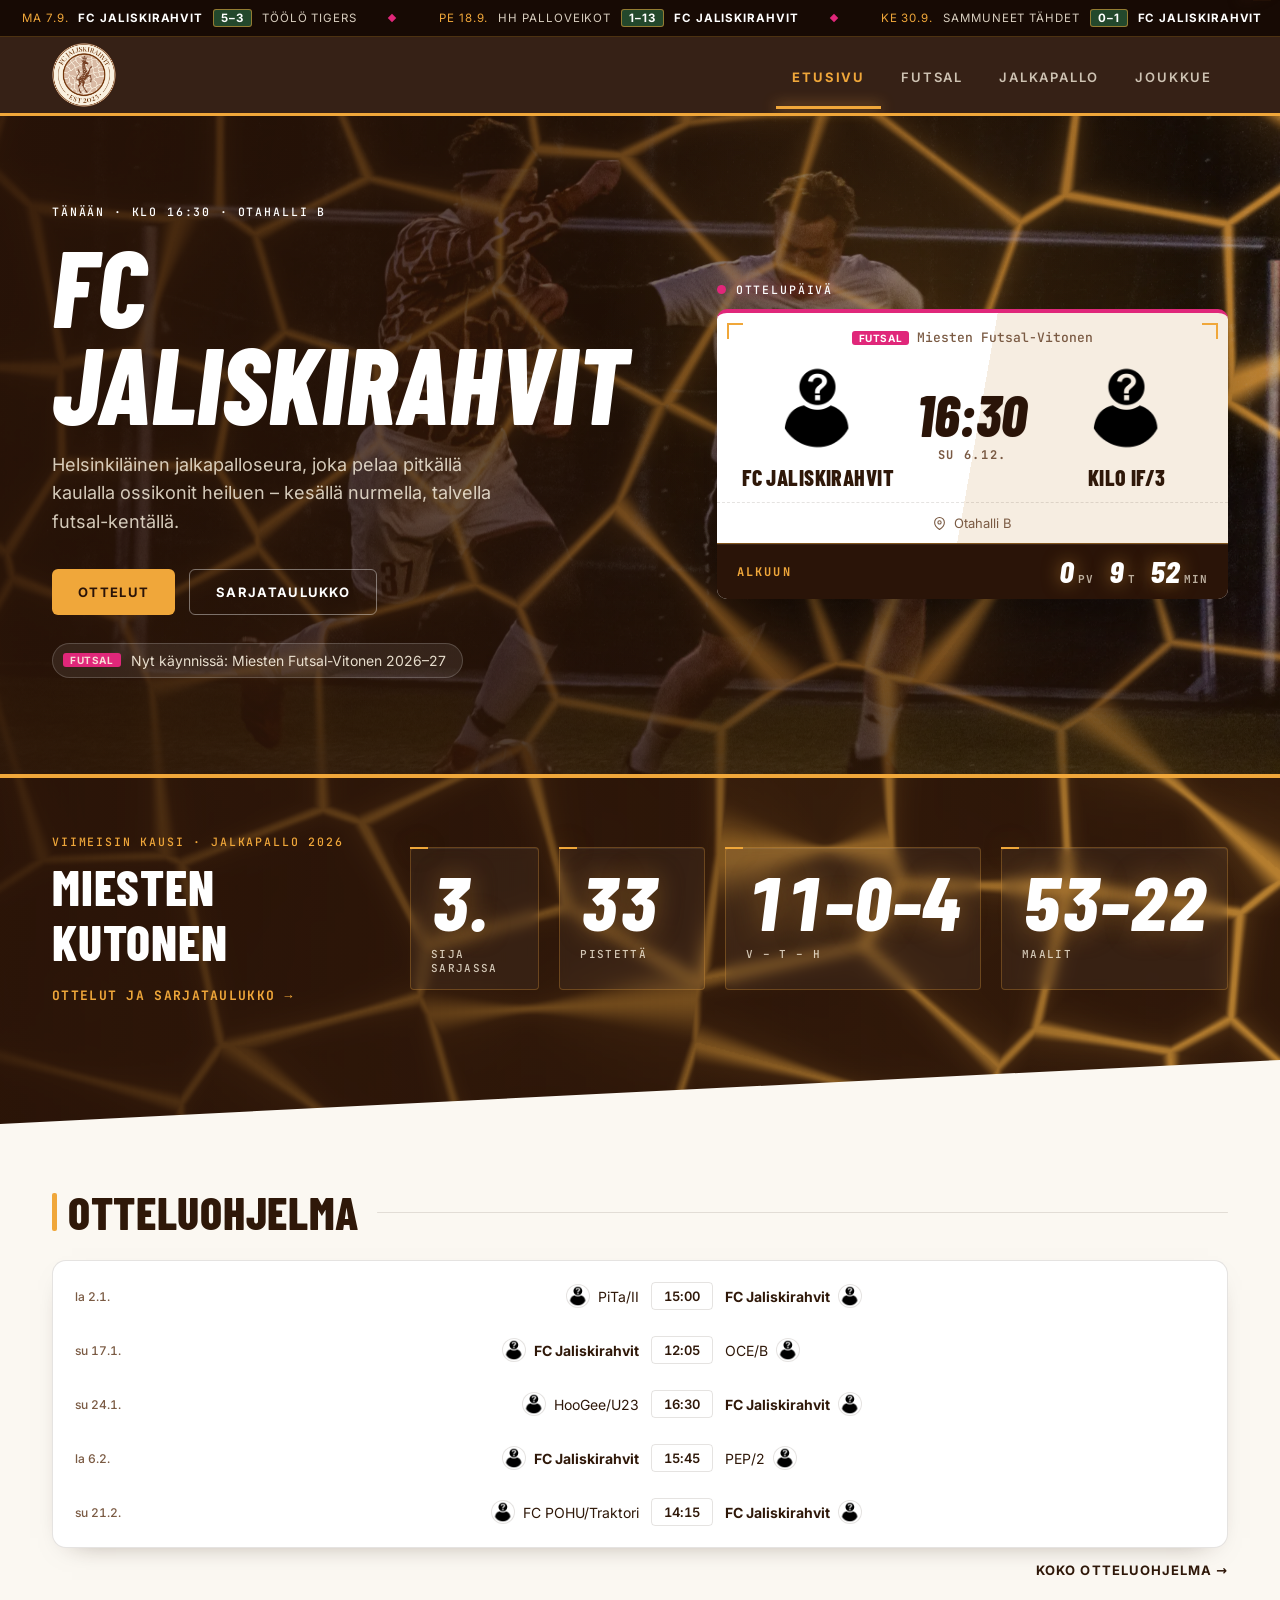
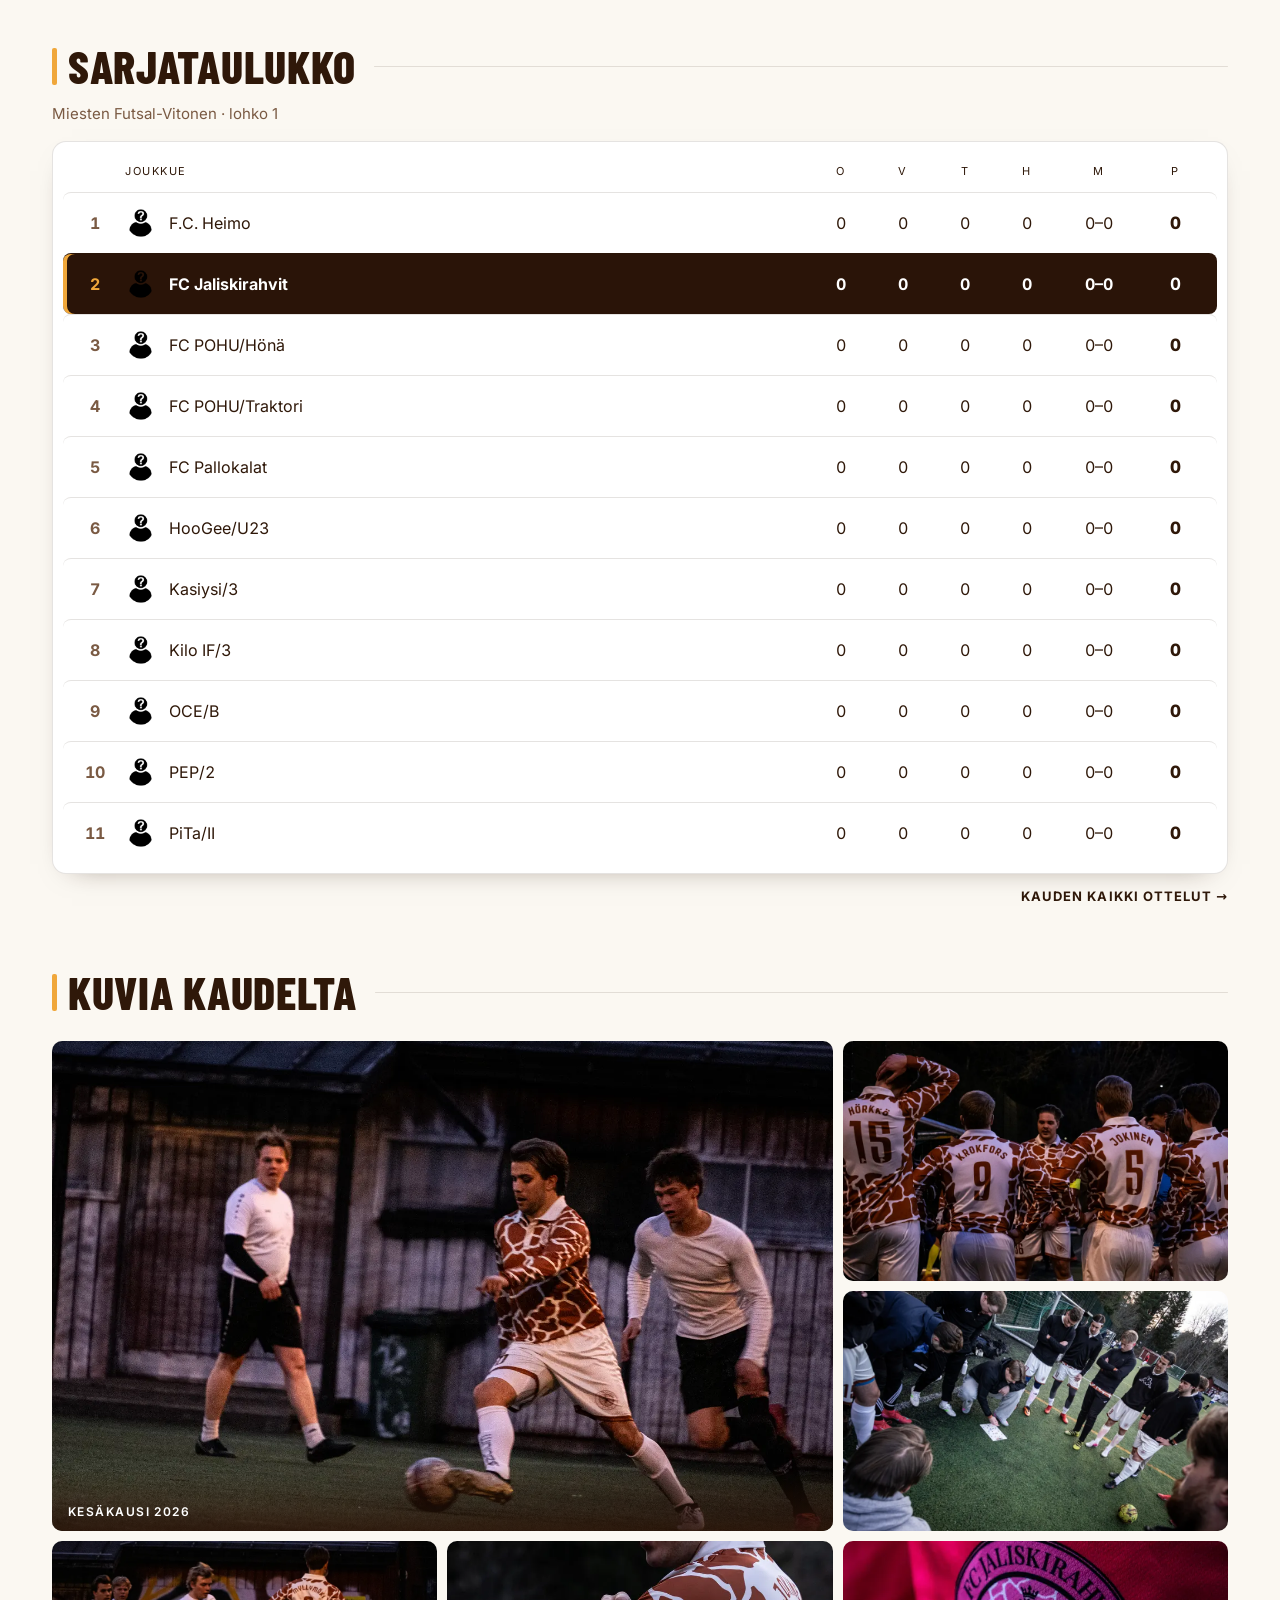
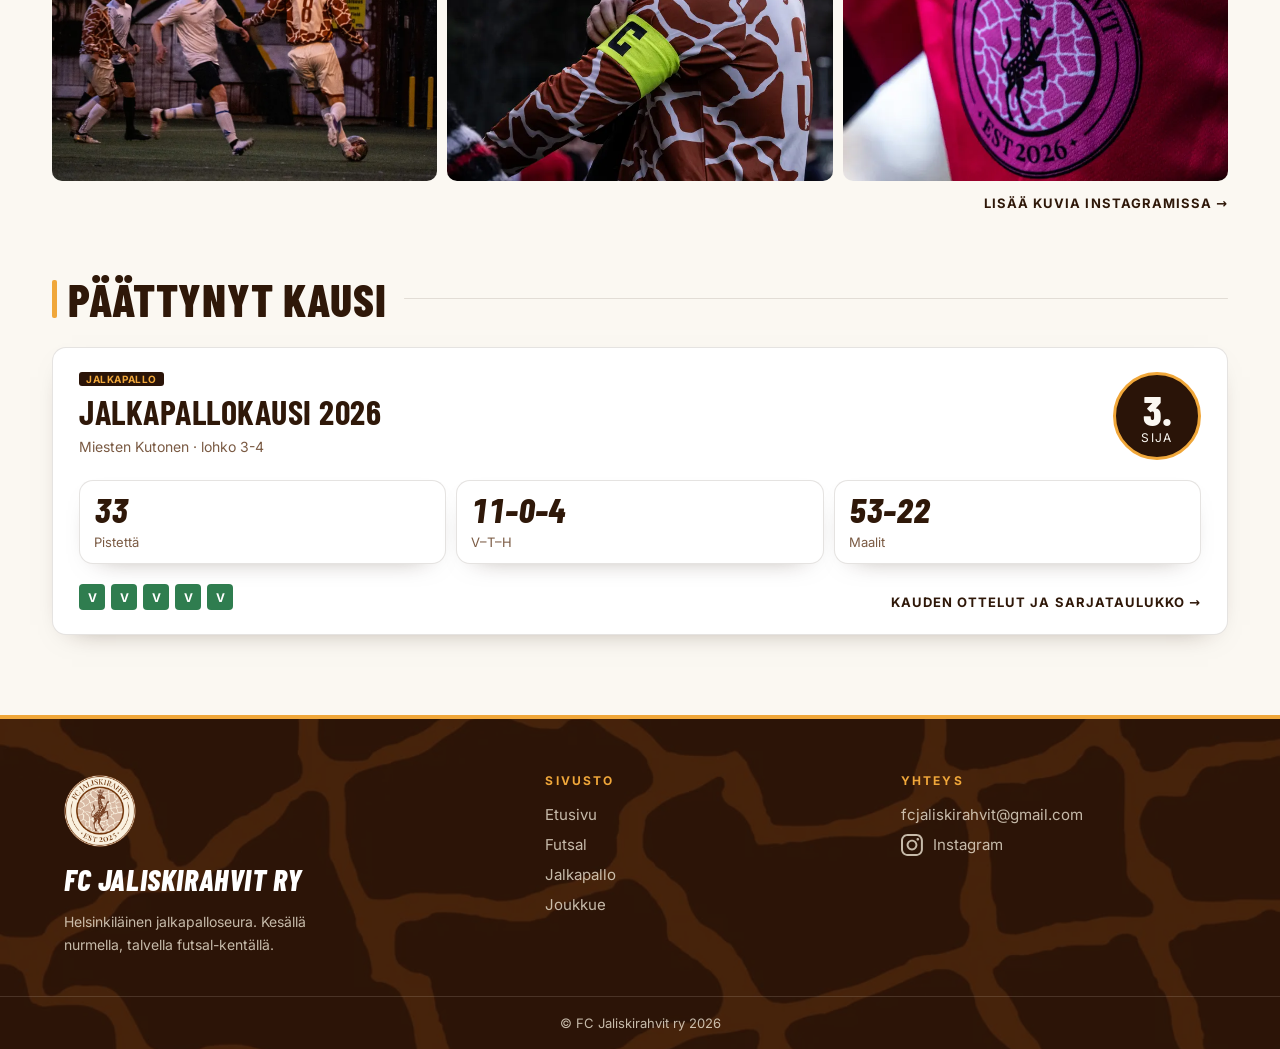
==== commit d9b68251: "Add giraffe-neck progress, shader hero, nav glide, matchday mode and tactical pitch Co-Authored-By: " ====
--- a/index.html
+++ b/index.html
@@ -20,6 +20,9 @@
     <link rel="stylesheet" href="css/main.css">
     <script src="js/nav.js" defer></script>
     <script src="js/motion.js" defer></script>
+    <script src="js/neck.js" defer></script>
+    <script src="js/decode.js" defer></script>
+    <script src="js/hero-gl.js" defer></script>
     <script src="js/fx.js" defer></script>
     <script src="js/matches.js" defer></script>
     <script src="js/home.js" defer></script>
